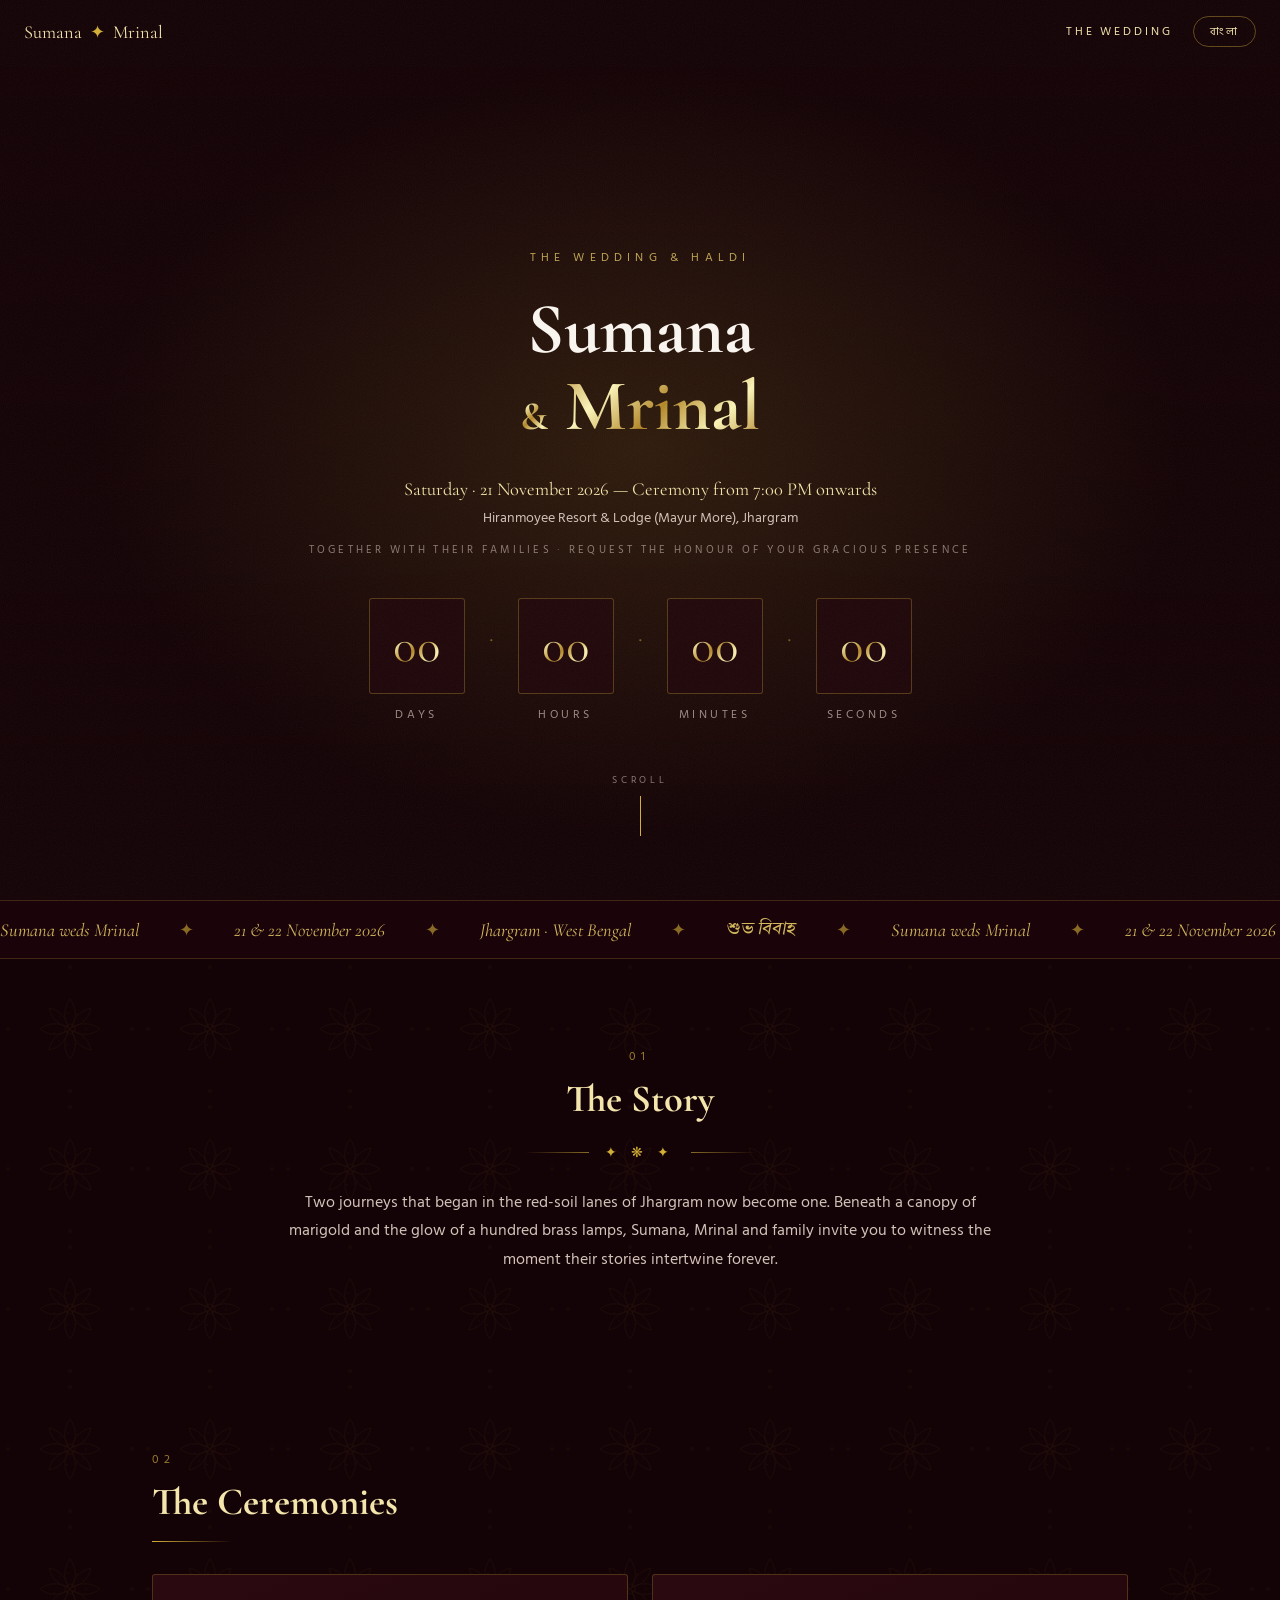
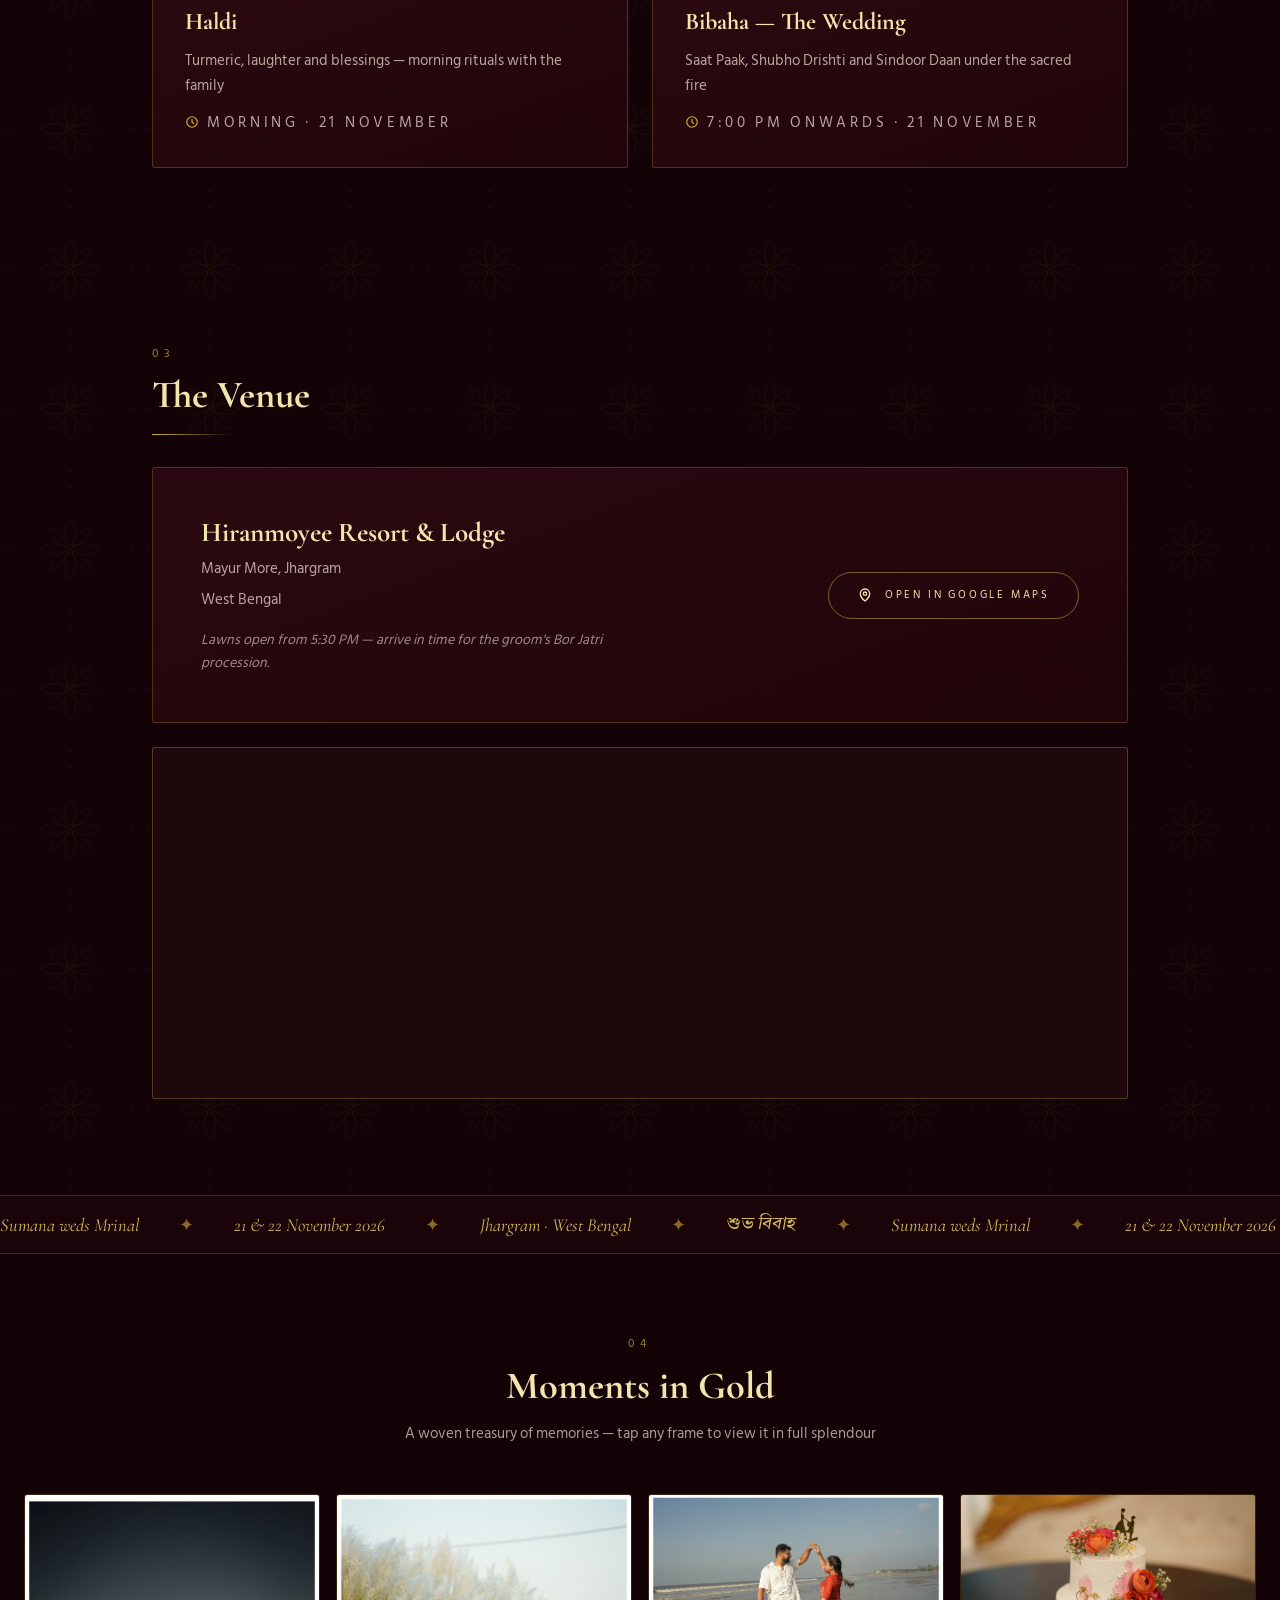
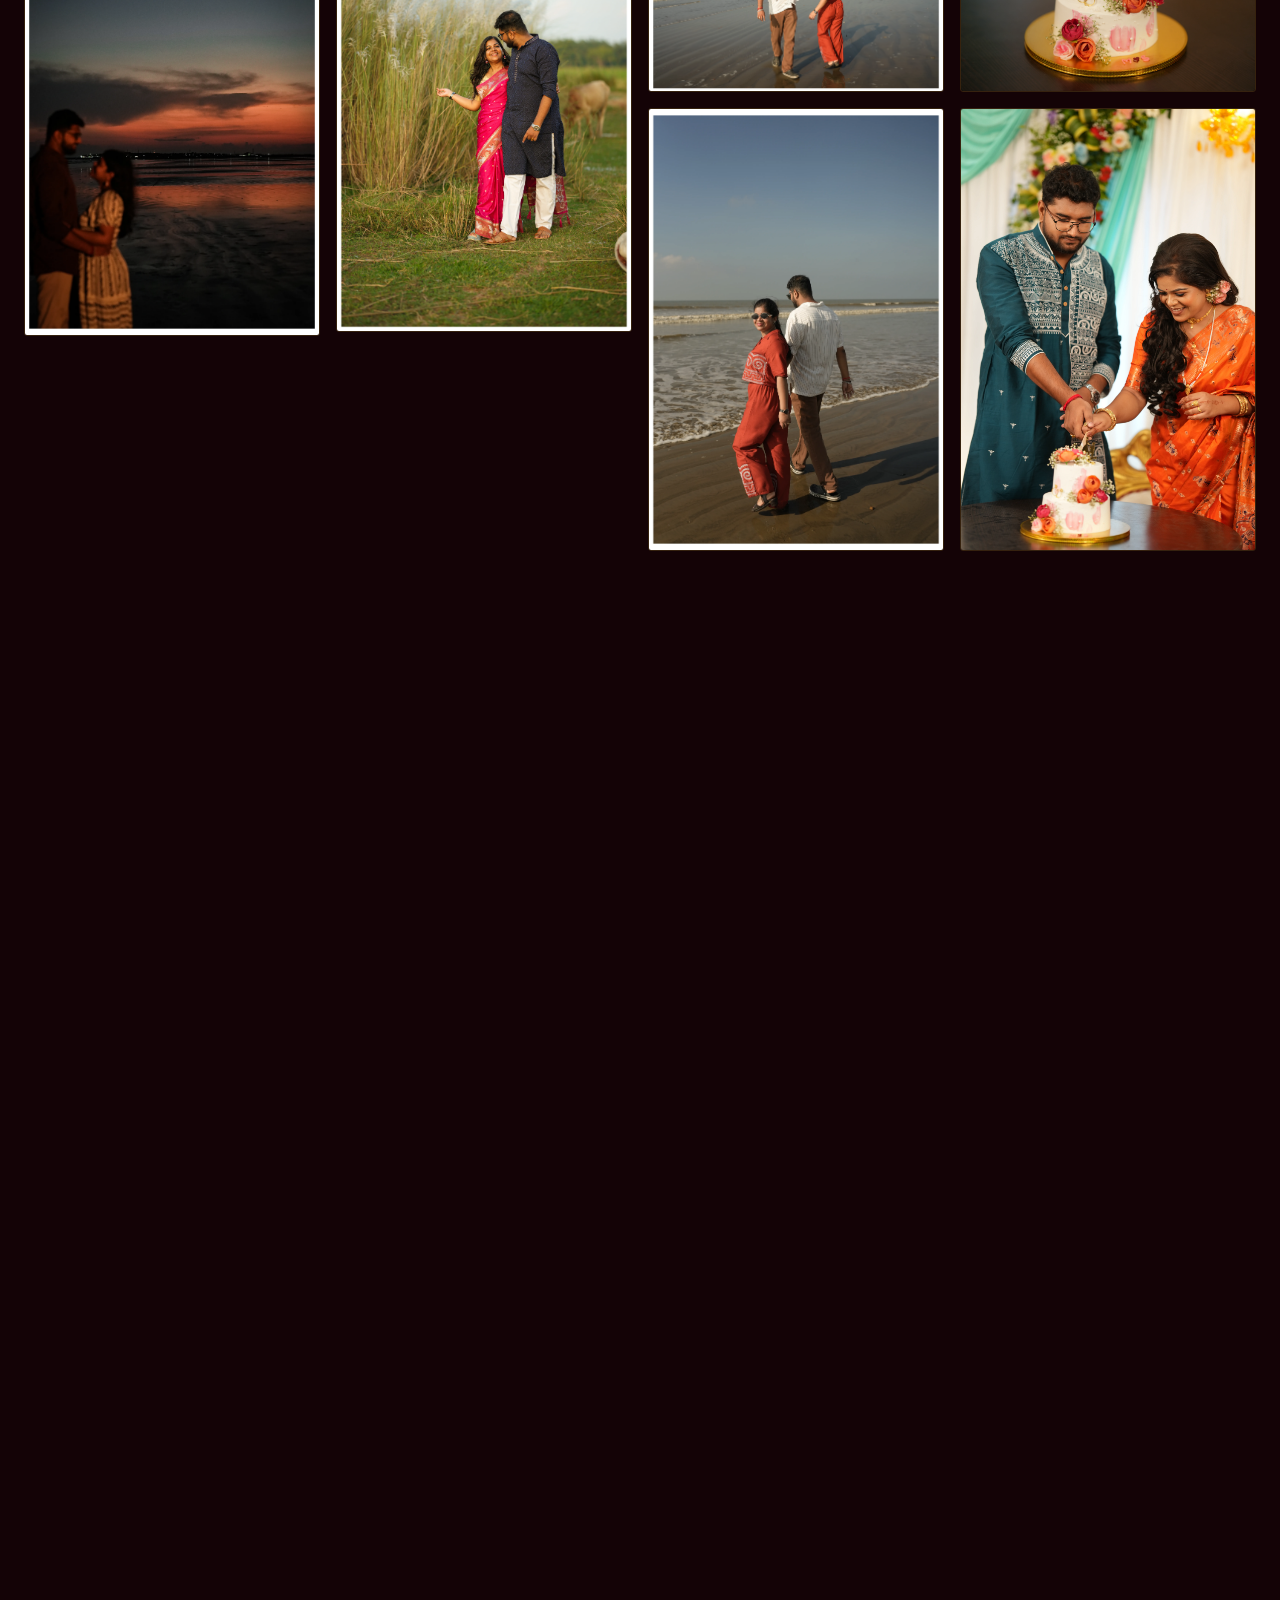
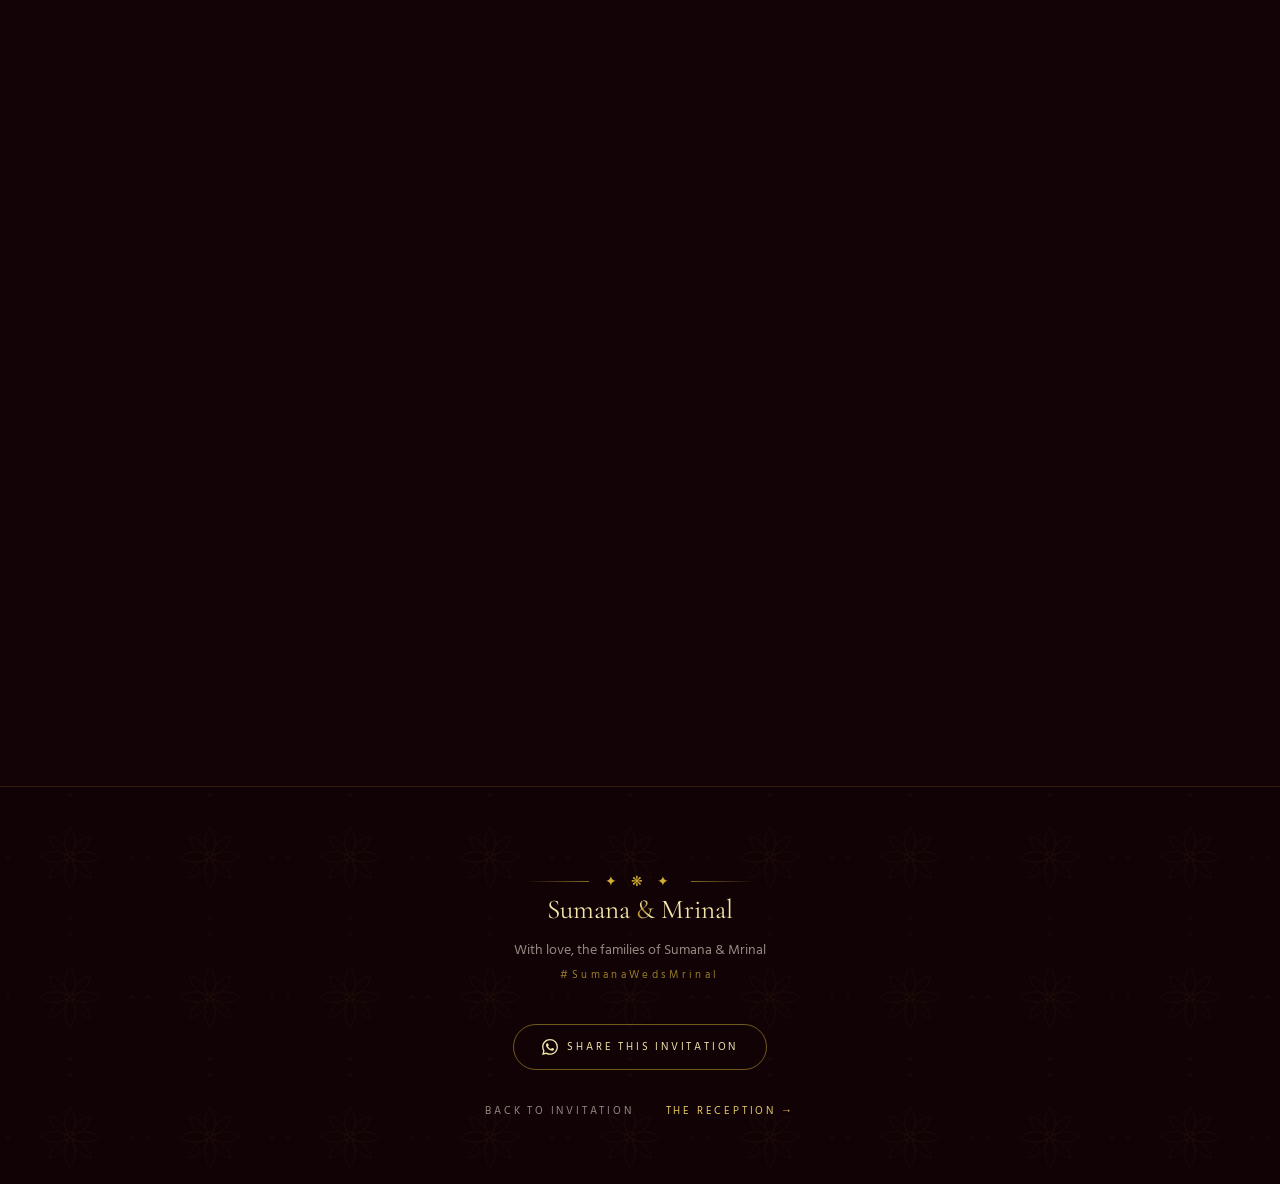
==== wedding/index.html @ 24843c5b "commit" ====
<!doctype html>
<html lang="en">
<head>
  <meta charset="utf-8" />
  <meta name="viewport" content="width=device-width, initial-scale=1" />
  <meta name="theme-color" content="#140306" />
  <meta name="description" content="The Wedding & Haldi of Sumana & Mrinal — Saturday 21 November 2026, Hiranmoyee Resort & Lodge, Jhargram" />
  <!-- Pretty WhatsApp/social preview — update og:url & og:image with your own domain & photo after deploy -->
  <meta property="og:type" content="website" />
  <meta property="og:title" content="The Wedding & Haldi — Sumana & Mrinal · 21 November 2026" />
  <meta property="og:description" content="Saturday, 21 November 2026 · 7:00 PM onwards · Hiranmoyee Resort & Lodge (Mayur More), Jhargram" />
  <meta property="og:image" content="https://charming-liskov-12.preview.emergentagent.com/assets/images/couple-05.webp" />
  <meta property="og:url" content="https://charming-liskov-12.preview.emergentagent.com/wedding/" />
  <meta name="twitter:card" content="summary_large_image" />
  <title>The Wedding &amp; Haldi — Sumana &amp; Mrinal · 21 November 2026</title>
  <link rel="preconnect" href="https://fonts.googleapis.com" />
  <link rel="preconnect" href="https://fonts.gstatic.com" crossorigin />
  <link href="https://fonts.googleapis.com/css2?family=Cormorant+Garamond:ital,wght@0,400;0,500;0,600;0,700;1,400;1,500&family=Tiro+Bangla:ital@0;1&family=Hind+Siliguri:wght@300;400;500;600&display=swap" rel="stylesheet" />
  <link rel="stylesheet" href="../css/style.css" />
</head>
<body class="grain" data-site="wedding">

  <!-- Preloader -->
  <div class="preloader" id="preloader" data-testid="preloader">
    <div class="alpana-layer"></div>
    <div class="glow-pulse">
      <svg viewBox="0 0 140 140" class="preloader-draw" fill="none" stroke="#D4AF37" stroke-width="1.1" data-testid="preloader-alpana">
        <circle cx="70" cy="70" r="6"/><circle cx="70" cy="70" r="18" stroke-dasharray="3 8"/>
        <path d="M70 38c8 10 8 24 0 34-8-10-8-24 0-34Z"/><path d="M70 102c8-10 8-24 0-34-8 10-8 24 0 34Z"/>
        <path d="M38 70c10-8 24-8 34 0-10 8-24 8-34 0Z"/><path d="M102 70c-10 8-24 8-34 0 10-8 24-8 34 0Z"/>
        <path d="M47 47c11 3 19 11 22 22-11-3-19-11-22-22Z"/><path d="M93 93c-11-3-19-11-22-22 11 3 19 11 22 22Z"/>
        <path d="M93 47c-3 11-11 19-22 22 3-11 11-19 22-22Z"/><path d="M47 93c3-11 11-19 22-22-3 11-11 19-22 22Z"/>
      </svg>
    </div>
    <p class="preloader-blessing gold-text" data-testid="preloader-blessing">শুভ বিবাহ</p>
    <p class="preloader-line" data-i18n="common.preloaderLine"></p>
    <div class="preloader-bar"><span></span></div>
    <span class="preloader-pct" data-testid="preloader-progress">0%</span>
  </div>

  <!-- Header -->
  <header class="site-header" data-testid="site-header">
    <div class="header-inner">
      <a href="../" class="brand" data-testid="nav-logo">
        <span class="script" data-i18n="common.name1"></span><span class="dot">✦</span><span class="script" data-i18n="common.name2"></span>
      </a>
      <nav class="site-nav">
       <!-- <a href="../" data-testid="nav-home" data-i18n="common.navHome"></a> -->
        <a href="./" class="active" data-testid="nav-wedding" data-i18n="common.navWedding"></a> 
       <!-- <a href="../reception/" data-testid="nav-reception" data-i18n="common.navReception"></a> -->
        <button class="lang-toggle" id="lang-toggle" data-testid="language-toggle">বাংলা</button>
      </nav>
    </div>
  </header>

  <!-- Hero -->
  <section class="hero" data-testid="hero-wedding">
    <div class="hero-media">
      <video id="hero-video" autoplay muted loop playsinline data-testid="hero-video-wedding"></video>
    </div>
    <div class="hero-overlay"></div>
    <div class="hero-content">
      <p class="eyebrow hero-eyebrow" data-testid="hero-eyebrow-wedding" data-i18n-site="label"></p>
      <h1 class="hero-names font-display" data-testid="hero-names-wedding">
        <span class="mask d1"><span class="script" data-i18n="common.name1"></span></span>
        <span class="mask d2"><span><span class="gold-text joiner" data-i18n="common.joiner"></span> <span class="script gold-text" data-i18n="common.name2"></span></span></span>
      </h1>
      <div class="hero-meta">
        <p class="hero-date" data-testid="hero-date-wedding"><span data-i18n-site="heroDate"></span> — <span data-i18n-site="heroTime"></span></p>
        <p class="hero-venue" data-testid="hero-venue-wedding" data-i18n-site="heroVenue"></p>
        <p class="hero-invite"><span data-i18n="common.together"></span> · <span data-i18n="common.request"></span></p>
      </div>
      <div class="countdown" id="countdown" data-testid="countdown">
        <div class="cd-unit" data-cd="days"><div class="cd-box"><span class="cd-value" data-testid="countdown-days">00</span></div><span class="cd-label" data-i18n="common.cdDays"></span></div>
        <span class="cd-sep">·</span>
        <div class="cd-unit" data-cd="hours"><div class="cd-box"><span class="cd-value" data-testid="countdown-hours">00</span></div><span class="cd-label" data-i18n="common.cdHours"></span></div>
        <span class="cd-sep">·</span>
        <div class="cd-unit" data-cd="minutes"><div class="cd-box"><span class="cd-value" data-testid="countdown-minutes">00</span></div><span class="cd-label" data-i18n="common.cdMinutes"></span></div>
        <span class="cd-sep">·</span>
        <div class="cd-unit" data-cd="seconds"><div class="cd-box"><span class="cd-value" data-testid="countdown-seconds">00</span></div><span class="cd-label" data-i18n="common.cdSeconds"></span></div>
      </div>
      <div class="scroll-cue">
        <span data-i18n="common.scroll"></span>
        <span class="cue-track"><span class="cue-dot" style="display:block"></span></span>
      </div>
    </div>
  </section>

  <!-- Marquee -->
  <div class="marquee" data-testid="editorial-marquee"><div class="marquee-track"></div></div>

  <!-- Chapters -->
  <div class="chapters">
    <div class="alpana-layer"></div>

    <section class="chapter center" data-testid="chapter-story-wedding">
      <div class="reveal">
        <p class="chapter-no" data-i18n-site="storyNo"></p>
        <h2 class="chapter-title script" data-i18n-site="storyTitle"></h2>
        <div class="ornament">✦ ❋ ✦</div>
        <p class="chapter-body" data-i18n-site="storyBody"></p>
      </div>
    </section>

    <section class="chapter" data-testid="chapter-ceremonies-wedding">
      <div class="reveal">
        <p class="chapter-no" data-i18n-site="cerNo"></p>
        <h2 class="chapter-title script" data-i18n-site="cerTitle"></h2>
        <div class="chapter-rule"></div>
      </div>
      <div class="ceremony-grid">
        <article class="gilded-card ceremony-card reveal" data-testid="ceremony-card-wedding-0">
          <h3 class="script" data-i18n-site="cer1Name"></h3>
          <p data-i18n-site="cer1Note"></p>
          <p class="ceremony-time">
            <svg viewBox="0 0 24 24" fill="none" stroke-width="2"><circle cx="12" cy="12" r="9"/><path d="M12 7v5l3 3"/></svg>
            <span data-i18n-site="cer1Time"></span>
          </p>
        </article>
        <article class="gilded-card ceremony-card reveal" style="--d:.12s" data-testid="ceremony-card-wedding-1">
          <h3 class="script" data-i18n-site="cer2Name"></h3>
          <p data-i18n-site="cer2Note"></p>
          <p class="ceremony-time">
            <svg viewBox="0 0 24 24" fill="none" stroke-width="2"><circle cx="12" cy="12" r="9"/><path d="M12 7v5l3 3"/></svg>
            <span data-i18n-site="cer2Time"></span>
          </p>
        </article>
      </div>
    </section>

    <section class="chapter" data-testid="chapter-venue-wedding">
      <div class="reveal">
        <p class="chapter-no" data-i18n-site="venNo"></p>
        <h2 class="chapter-title script" data-i18n-site="venTitle"></h2>
        <div class="chapter-rule"></div>
      </div>
      <div class="gilded-card venue-card reveal" style="--d:.1s">
        <div>
          <h3 class="script" data-testid="venue-name-wedding" data-i18n-site="venName"></h3>
          <address data-i18n-site="venAddr1"></address>
          <address data-i18n-site="venAddr2"></address>
          <p class="venue-note" data-i18n-site="venNote"></p>
        </div>
        <a class="map-btn" id="venue-map-btn" data-testid="venue-map-wedding" target="_blank" rel="noopener noreferrer">
          <svg viewBox="0 0 24 24" fill="none" stroke="currentColor" stroke-width="2"><path d="M12 21s-7-5.5-7-11a7 7 0 1 1 14 0c0 5.5-7 11-7 11Z"/><circle cx="12" cy="10" r="2.5"/></svg>
          <span data-i18n="common.viewMap"></span>
        </a>
      </div>
      <div class="venue-map reveal" style="--d:.15s">
        <iframe id="venue-map-frame" data-testid="venue-map-frame" loading="lazy" referrerpolicy="no-referrer-when-downgrade" title="Venue location map"></iframe>
      </div>
    </section>
  </div>

  <!-- Marquee -->
  <div class="marquee"><div class="marquee-track"></div></div>

  <!-- Gallery -->
  <section class="gallery-section" data-testid="gallery-section">
    <div class="gallery-head reveal">
      <p class="chapter-no" data-i18n="common.galleryNo"></p>
      <h2 class="chapter-title script" data-testid="gallery-title" data-i18n="common.galleryTitle"></h2>
      <p class="sub" data-i18n="common.gallerySub"></p>
    </div>
    <div class="gallery-grid" id="gallery-grid"></div>
  </section>

  <!-- Lightbox -->
  <div class="lightbox" id="lightbox" data-testid="lightbox">
    <button class="lb-btn lb-close" id="lb-close" data-testid="lightbox-close" aria-label="Close">
      <svg viewBox="0 0 24 24" fill="none" stroke="currentColor" stroke-width="2"><path d="M6 6l12 12M18 6L6 18"/></svg>
    </button>
    <button class="lb-btn lb-prev" id="lb-prev" data-testid="lightbox-prev" aria-label="Previous">
      <svg viewBox="0 0 24 24" fill="none" stroke="currentColor" stroke-width="2"><path d="M15 5l-7 7 7 7"/></svg>
    </button>
    <img id="lb-image" data-testid="lightbox-image" alt="" />
    <button class="lb-btn lb-next" id="lb-next" data-testid="lightbox-next" aria-label="Next">
      <svg viewBox="0 0 24 24" fill="none" stroke="currentColor" stroke-width="2"><path d="M9 5l7 7-7 7"/></svg>
    </button>
    <span class="lb-counter" id="lb-counter" data-testid="lightbox-counter"></span>
  </div>

  <!-- Footer -->
  <footer class="site-footer" data-testid="site-footer">
    <div class="alpana-layer"></div>
    <div class="footer-inner">
      <div class="ornament">✦ ❋ ✦</div>
      <p class="footer-names"><span class="script" data-i18n="common.name1"></span> <span class="gold-text" data-i18n="common.joiner"></span> <span class="script" data-i18n="common.name2"></span></p>
      <p class="footer-line" data-i18n="common.footerLine"></p>
      <p class="footer-hashtag" data-i18n="common.hashtag"></p>
      <div class="share-row">
        <a class="wa-btn wa-share" data-testid="wa-share-wedding" target="_blank" rel="noopener noreferrer">
          <svg viewBox="0 0 24 24"><path d="M17.472 14.382c-.297-.149-1.758-.867-2.03-.967-.273-.099-.471-.148-.67.15-.197.297-.767.966-.94 1.164-.173.199-.347.223-.644.075-.297-.15-1.255-.463-2.39-1.475-.883-.788-1.48-1.761-1.653-2.059-.173-.297-.018-.458.13-.606.134-.133.298-.347.446-.52.149-.174.198-.298.298-.497.099-.198.05-.371-.025-.52-.075-.149-.669-1.612-.916-2.207-.242-.579-.487-.5-.669-.51-.173-.008-.371-.01-.57-.01-.198 0-.52.074-.792.372-.272.297-1.04 1.016-1.04 2.479 0 1.462 1.065 2.875 1.213 3.074.149.198 2.096 3.2 5.077 4.487.709.306 1.262.489 1.694.625.712.227 1.36.195 1.871.118.571-.085 1.758-.719 2.006-1.413.248-.694.248-1.289.173-1.413-.074-.124-.272-.198-.57-.347m-5.421 7.403h-.004a9.87 9.87 0 01-5.031-1.378l-.361-.214-3.741.982.998-3.648-.235-.374a9.86 9.86 0 01-1.51-5.26c.001-5.45 4.436-9.884 9.888-9.884 2.64 0 5.122 1.03 6.988 2.898a9.825 9.825 0 012.893 6.994c-.003 5.45-4.437 9.884-9.885 9.884m8.413-18.297A11.815 11.815 0 0012.05 0C5.495 0 .16 5.335.157 11.892c0 2.096.547 4.142 1.588 5.945L.057 24l6.305-1.654a11.882 11.882 0 005.683 1.448h.005c6.554 0 11.89-5.335 11.893-11.893a11.821 11.821 0 00-3.48-8.413Z"/></svg>
          <span>Share this invitation</span>
        </a>
      </div>
      <div class="footer-links">
        <a href="../" data-testid="footer-home-link" data-i18n="common.backHome"></a>
        <a href="../reception/" class="gold" data-testid="footer-other-event-link"><span data-i18n-site="otherEvent"></span> →</a>
      </div>
    </div>
  </footer>

  <script src="../js/config.js"></script>
  <script src="../js/main.js"></script>
  <script src="../js/countdown.js"></script>
  <script src="../js/gallery.js"></script>
</body>
</html>
---- css/style.css ----
/* ============================================================
   SUMANA & MRINAL — WEDDING THEME
   Deep maroon · royal red · antique gold · alpana motifs
   ============================================================ */

:root {
  --maroon-deep: #140306;
  --maroon-rich: #22060c;
  --maroon-card: #2e0a12;
  --royal-red: #7a0016;
  --gold: #d4af37;
  --gold-light: #f3e5ab;
  --gold-text-grad: linear-gradient(135deg, #bf953f 0%, #fcf6ba 25%, #b38728 50%, #fbf5b7 75%, #aa771c 100%);
  --ivory: #faf6f0;
  --muted: #d2c2b8;
  --ease-out: cubic-bezier(0.22, 1, 0.36, 1);
}

* { margin: 0; padding: 0; box-sizing: border-box; }

html { scroll-behavior: smooth; }

body {
  background: var(--maroon-deep);
  color: var(--ivory);
  font-family: "Hind Siliguri", "Segoe UI", sans-serif;
  -webkit-font-smoothing: antialiased;
  overflow-x: hidden;
}

::selection { background: rgba(212, 175, 55, 0.85); color: #140306; }
::-webkit-scrollbar { width: 10px; }
::-webkit-scrollbar-track { background: #140306; }
::-webkit-scrollbar-thumb { background: linear-gradient(#b38728, #6b4a10); border-radius: 8px; }

a { color: inherit; text-decoration: none; }
img { display: block; max-width: 100%; }

.font-display { font-family: "Cormorant Garamond", "Tiro Bangla", serif; }
html[lang="bn"] .script,
html[lang="bn"] .font-display { font-family: "Tiro Bangla", "Cormorant Garamond", serif; }

.gold-text {
  background: var(--gold-text-grad);
  -webkit-background-clip: text;
  background-clip: text;
  color: transparent;
}

.eyebrow {
  font-size: 0.72rem;
  letter-spacing: 0.45em;
  text-transform: uppercase;
  color: rgba(230, 202, 101, 0.8);
}

/* ---------- patterns & texture ---------- */
.alpana-layer {
  position: absolute;
  inset: 0;
  pointer-events: none;
  opacity: 0.06;
  background-image: url("data:image/svg+xml,%3Csvg xmlns='http://www.w3.org/2000/svg' width='140' height='140' viewBox='0 0 140 140'%3E%3Cg fill='none' stroke='%23D4AF37' stroke-width='0.8'%3E%3Ccircle cx='70' cy='70' r='5'/%3E%3Ccircle cx='70' cy='70' r='16' stroke-dasharray='2 7'/%3E%3Cpath d='M70 40c7 9 7 21 0 30-7-9-7-21 0-30Z'/%3E%3Cpath d='M70 100c7-9 7-21 0-30-7 9-7 21 0 30Z'/%3E%3Cpath d='M40 70c9-7 21-7 30 0-9 7-21 7-30 0Z'/%3E%3Cpath d='M100 70c-9 7-21 7-30 0 9-7 21-7 30 0Z'/%3E%3Cpath d='M49 49c10 2 17 9 19 19-10-2-17-9-19-19Z'/%3E%3Cpath d='M91 91c-10-2-17-9-19-19 10 2 17 9 19 19Z'/%3E%3Cpath d='M91 49c-2 10-9 17-19 19 2-10 9-17 19-19Z'/%3E%3Cpath d='M49 91c2-10 9-17 19-19-2 10-9 17-19 19Z'/%3E%3Ccircle cx='70' cy='8' r='1.4'/%3E%3Ccircle cx='70' cy='132' r='1.4'/%3E%3Ccircle cx='8' cy='70' r='1.4'/%3E%3Ccircle cx='132' cy='70' r='1.4'/%3E%3C/g%3E%3C/svg%3E");
}

.grain::after {
  content: "";
  position: fixed;
  inset: 0;
  z-index: 70;
  pointer-events: none;
  opacity: 0.05;
  background-image: url("data:image/svg+xml,%3Csvg xmlns='http://www.w3.org/2000/svg' width='200' height='200'%3E%3Cfilter id='n'%3E%3CfeTurbulence type='fractalNoise' baseFrequency='0.9' numOctaves='2'/%3E%3C/filter%3E%3Crect width='200' height='200' filter='url(%23n)'/%3E%3C/svg%3E");
}

/* ---------- preloader ---------- */
.preloader {
  position: fixed;
  inset: 0;
  z-index: 100;
  display: flex;
  flex-direction: column;
  align-items: center;
  justify-content: center;
  background: var(--maroon-deep);
  transition: transform 0.9s cubic-bezier(0.76, 0, 0.24, 1);
}
body.loaded .preloader { transform: translateY(-100%); }
.preloader svg { width: 9rem; height: 9rem; }
.preloader-draw circle, .preloader-draw path {
  stroke-dasharray: 320;
  stroke-dashoffset: 320;
  animation: draw-stroke 2.2s ease-in-out forwards;
}
.preloader-draw path { animation-delay: 0.35s; }
@keyframes draw-stroke { to { stroke-dashoffset: 0; } }
@keyframes glow-pulse { 0%, 100% { opacity: 0.55; } 50% { opacity: 1; } }
.glow-pulse { animation: glow-pulse 2.4s ease-in-out infinite; }
.preloader-blessing {
  font-family: "Tiro Bangla", serif;
  margin-top: 1.5rem;
  font-size: 1.75rem;
  letter-spacing: 0.05em;
}
.preloader-line {
  margin-top: 0.5rem;
  font-size: 0.7rem;
  letter-spacing: 0.35em;
  text-transform: uppercase;
  color: rgba(210, 194, 184, 0.7);
}
.preloader-bar {
  margin-top: 2rem;
  width: 12rem;
  height: 1px;
  background: rgba(212, 175, 55, 0.15);
  overflow: hidden;
}
.preloader-bar span { display: block; height: 100%; width: 0; background: var(--gold-text-grad); transition: width 0.2s ease; }
.preloader-pct { margin-top: 0.75rem; font-family: "Cormorant Garamond", serif; font-size: 0.9rem; color: rgba(212, 175, 55, 0.8); }

/* ---------- header ---------- */
.site-header {
  position: fixed;
  inset: 0 0 auto 0;
  z-index: 50;
  transition: background 0.5s ease, border-color 0.5s ease, backdrop-filter 0.5s ease;
  border-bottom: 1px solid transparent;
}
.site-header.scrolled {
  background: rgba(20, 3, 6, 0.85);
  backdrop-filter: blur(12px);
  border-bottom-color: rgba(212, 175, 55, 0.15);
}
.header-inner {
  max-width: 80rem;
  margin: 0 auto;
  padding: 1rem 1.5rem;
  display: flex;
  align-items: center;
  justify-content: space-between;
  gap: 1rem;
}
.brand { font-family: "Cormorant Garamond", serif; font-size: 1.15rem; color: var(--gold-light); }
.brand .dot { color: var(--gold); margin: 0 0.5rem; }
.site-nav { display: flex; align-items: center; gap: 1.25rem; }
.site-nav a {
  font-size: 0.72rem;
  letter-spacing: 0.25em;
  text-transform: uppercase;
  color: rgba(210, 194, 184, 0.7);
  transition: color 0.3s ease;
}
.site-nav a:hover { color: var(--gold); }
.site-nav a.active { color: var(--gold-light); }
.lang-toggle {
  font-family: inherit;
  cursor: pointer;
  background: transparent;
  color: var(--gold-light);
  border: 1px solid rgba(212, 175, 55, 0.4);
  border-radius: 999px;
  padding: 0.35rem 1rem;
  font-size: 0.7rem;
  letter-spacing: 0.2em;
  transition: background 0.3s ease, color 0.3s ease;
}
.lang-toggle:hover { background: var(--gold); color: var(--maroon-deep); }
@media (max-width: 640px) {
  .site-nav { gap: 0.85rem; }
  .site-nav a { font-size: 0.62rem; letter-spacing: 0.15em; }
}

/* ---------- hero ---------- */
.hero {
  position: relative;
  min-height: 100vh;
  display: flex;
  flex-direction: column;
  justify-content: flex-end;
  overflow: hidden;
}
.hero-media { position: absolute; inset: -10% 0; will-change: transform; }
.hero-media video, .hero-media img { width: 100%; height: 100%; object-fit: cover; }
.hero-overlay {
  position: absolute;
  inset: 0;
  background:
    radial-gradient(ellipse at center, rgba(212, 175, 55, 0.14), transparent 60%),
    linear-gradient(to top, #140306 4%, rgba(20, 3, 6, 0.55) 45%, rgba(20, 3, 6, 0.3) 100%);
}
.hero-content {
  position: relative;
  z-index: 2;
  max-width: 64rem;
  margin: 0 auto;
  width: 100%;
  padding: 9rem 1.5rem 4rem;
  text-align: center;
  will-change: opacity;
}
.hero-names {
  margin-top: 1.5rem;
  font-size: clamp(2.4rem, 7vw, 4.5rem);
  line-height: 1.08;
  color: var(--ivory);
}
.hero-names .joiner { font-size: 0.55em; }
.mask { display: block; overflow: hidden; }
.mask > span {
  display: block;
  transform: translateY(112%);
  transition: transform 1.1s var(--ease-out);
}
body.loaded .mask > span { transform: translateY(0); }
body.loaded .mask.d1 > span { transition-delay: 0.15s; }
body.loaded .mask.d2 > span { transition-delay: 0.35s; }
.hero-eyebrow, .hero-meta, .hero-invite { opacity: 0; transition: opacity 1s ease, transform 1s var(--ease-out); transform: translateY(18px); }
body.loaded .hero-eyebrow { opacity: 1; transform: none; transition-delay: 0.1s; }
body.loaded .hero-meta { opacity: 1; transform: none; transition-delay: 0.7s; }
body.loaded .hero-invite { opacity: 1; transform: none; transition-delay: 0.9s; }
.hero-meta { margin-top: 2rem; }
.hero-date { font-family: "Cormorant Garamond", serif; font-size: 1.15rem; color: var(--gold-light); }
html[lang="bn"] .hero-date { font-family: "Hind Siliguri", sans-serif; font-size: 1.05rem; }
.hero-venue { margin-top: 0.35rem; font-size: 0.9rem; color: var(--muted); }
.hero-invite { margin-top: 0.75rem; font-size: 0.68rem; letter-spacing: 0.3em; text-transform: uppercase; color: rgba(210, 194, 184, 0.6); }

/* ---------- countdown ---------- */
.countdown { margin-top: 2.5rem; display: flex; justify-content: center; align-items: flex-start; gap: 0.85rem; opacity: 0; transition: opacity 1s ease 1.1s; }
body.loaded .countdown { opacity: 1; }
.cd-sep { font-family: "Cormorant Garamond", serif; font-size: 1.5rem; color: rgba(212, 175, 55, 0.5); padding-top: 1rem; }
.cd-unit { display: flex; flex-direction: column; align-items: center; }
.cd-box {
  width: 4rem; height: 4rem;
  display: flex; align-items: center; justify-content: center;
  border: 1px solid rgba(212, 175, 55, 0.3);
  border-radius: 3px;
  background: rgba(34, 6, 12, 0.7);
  backdrop-filter: blur(4px);
  overflow: hidden;
}
.cd-value {
  font-family: "Cormorant Garamond", serif;
  font-size: 1.9rem;
  background: var(--gold-text-grad);
  -webkit-background-clip: text;
  background-clip: text;
  color: transparent;
  font-variant-numeric: tabular-nums;
}
.cd-value.tick { animation: cd-slide 0.4s var(--ease-out); }
@keyframes cd-slide { from { transform: translateY(28%); opacity: 0.25; } to { transform: translateY(0); opacity: 1; } }
.cd-label { margin-top: 0.7rem; font-size: 0.6rem; letter-spacing: 0.3em; text-transform: uppercase; color: rgba(210, 194, 184, 0.7); }
@media (min-width: 640px) {
  .cd-box { width: 6rem; height: 6rem; }
  .cd-value { font-size: 3rem; }
  .cd-label { font-size: 0.72rem; }
  .countdown { gap: 1.5rem; }
  .cd-sep { padding-top: 1.6rem; }
}

/* scroll cue */
.scroll-cue { margin-top: 3rem; display: flex; flex-direction: column; align-items: center; gap: 0.5rem; opacity: 0; transition: opacity 1s ease 1.5s; }
body.loaded .scroll-cue { opacity: 1; }
.scroll-cue span:first-child { font-size: 0.6rem; letter-spacing: 0.4em; text-transform: uppercase; color: rgba(210, 194, 184, 0.6); }
.cue-track { width: 1px; height: 2.5rem; background: rgba(212, 175, 55, 0.2); overflow: hidden; }
.cue-dot { width: 100%; height: 100%; background: var(--gold); animation: cue-drop 1.8s cubic-bezier(0.65, 0, 0.35, 1) infinite; }
@keyframes cue-drop { 0% { transform: translateY(-100%); } 60%, 100% { transform: translateY(100%); } }

/* ---------- marquee ---------- */
.marquee {
  overflow: hidden;
  border-top: 1px solid rgba(212, 175, 55, 0.2);
  border-bottom: 1px solid rgba(212, 175, 55, 0.2);
  background: #1a040a;
  padding: 1rem 0;
}
.marquee-track { display: flex; width: max-content; animation: marquee-x 42s linear infinite; }
.marquee:hover .marquee-track { animation-play-state: paused; }
.marquee-item {
  display: flex;
  align-items: center;
  gap: 2.5rem;
  padding-right: 2.5rem;
  white-space: nowrap;
  font-family: "Cormorant Garamond", "Tiro Bangla", serif;
  font-style: italic;
  font-size: 1.15rem;
  color: rgba(230, 202, 101, 0.9);
}
.marquee-item .star { color: rgba(212, 175, 55, 0.6); font-style: normal; }
@keyframes marquee-x { to { transform: translateX(-50%); } }

/* ---------- chapters ---------- */
.chapters { position: relative; }
.chapter { position: relative; max-width: 64rem; margin: 0 auto; padding: 5.5rem 1.5rem; }
.chapter.center { max-width: 48rem; text-align: center; }
.chapter-no { font-size: 0.72rem; letter-spacing: 0.45em; color: rgba(212, 175, 55, 0.7); text-transform: uppercase; }
.chapter-title { font-family: "Cormorant Garamond", serif; margin-top: 0.6rem; font-size: clamp(1.7rem, 4vw, 2.4rem); color: var(--gold-light); }
.chapter-rule { margin-top: 1rem; width: 5rem; height: 1px; background: linear-gradient(to right, var(--gold), transparent); }
.chapter.center .chapter-rule { margin-left: auto; margin-right: auto; background: linear-gradient(to right, transparent, var(--gold), transparent); width: 8rem; }
.chapter-body { margin-top: 1.5rem; font-size: 1rem; line-height: 1.8; color: var(--muted); }

.ornament { display: flex; align-items: center; justify-content: center; gap: 1rem; margin-top: 1.25rem; color: var(--gold); font-size: 0.85rem; letter-spacing: 0.4em; }
.ornament::before, .ornament::after { content: ""; width: 4rem; height: 1px; }
.ornament::before { background: linear-gradient(to right, transparent, rgba(212, 175, 55, 0.6)); }
.ornament::after { background: linear-gradient(to left, transparent, rgba(212, 175, 55, 0.6)); }

.gilded-card {
  background: linear-gradient(160deg, rgba(46, 10, 18, 0.9), rgba(34, 6, 12, 0.85));
  border: 1px solid rgba(212, 175, 55, 0.25);
  backdrop-filter: blur(14px);
  border-radius: 3px;
}
.ceremony-grid { display: grid; gap: 1.5rem; margin-top: 2rem; }
@media (min-width: 768px) { .ceremony-grid { grid-template-columns: 1fr 1fr; } }
.ceremony-card { padding: 2rem; transition: transform 0.5s var(--ease-out); height: 100%; }
.ceremony-card:hover { transform: translateY(-6px); }
.ceremony-card h3 { font-family: "Cormorant Garamond", "Tiro Bangla", serif; font-size: 1.5rem; color: var(--gold-light); }
.ceremony-card p { margin-top: 0.75rem; font-size: 0.92rem; line-height: 1.7; color: rgba(210, 194, 184, 0.85); }
.ceremony-time { margin-top: 1.25rem; display: flex; align-items: center; gap: 0.5rem; font-size: 0.68rem; letter-spacing: 0.25em; text-transform: uppercase; color: rgba(230, 202, 101, 0.8); }
.ceremony-time svg { width: 14px; height: 14px; stroke: var(--gold); }

.venue-card { margin-top: 2rem; padding: 2rem; display: flex; flex-direction: column; gap: 2rem; }
@media (min-width: 768px) { .venue-card { flex-direction: row; align-items: center; justify-content: space-between; padding: 3rem; } }
.venue-card h3 { font-family: "Cormorant Garamond", "Tiro Bangla", serif; font-size: 1.7rem; color: var(--gold-light); }
.venue-card address { font-style: normal; margin-top: 0.4rem; font-size: 0.95rem; color: rgba(210, 194, 184, 0.85); }
.venue-note { margin-top: 1rem; max-width: 28rem; font-size: 0.88rem; font-style: italic; color: rgba(210, 194, 184, 0.7); }
.map-btn {
  display: inline-flex;
  align-items: center;
  gap: 0.75rem;
  border: 1px solid rgba(212, 175, 55, 0.5);
  border-radius: 999px;
  padding: 0.85rem 1.75rem;
  font-size: 0.7rem;
  letter-spacing: 0.25em;
  text-transform: uppercase;
  color: var(--gold-light);
  white-space: nowrap;
  transition: background 0.3s ease, color 0.3s ease;
}
.map-btn:hover { background: var(--gold); color: var(--maroon-deep); }
.map-btn svg { width: 16px; height: 16px; }

/* ---------- gallery ---------- */
.gallery-section { max-width: 80rem; margin: 0 auto; padding: 5rem 1.5rem 6rem; }
.gallery-head { text-align: center; margin-bottom: 3rem; }
.gallery-head p.sub { margin: 0.75rem auto 0; max-width: 36rem; font-size: 0.95rem; color: rgba(210, 194, 184, 0.8); }
.gallery-grid { columns: 2; column-gap: 1rem; }
@media (min-width: 640px) { .gallery-grid { columns: 3; } }
@media (min-width: 1024px) { .gallery-grid { columns: 4; } }
.gallery-item {
  break-inside: avoid;
  margin-bottom: 1rem;
  overflow: hidden;
  border: 1px solid rgba(212, 175, 55, 0.18);
  border-radius: 3px;
  cursor: zoom-in;
  transition: border-color 0.5s ease, box-shadow 0.5s ease;
}
.gallery-item:hover { border-color: rgba(212, 175, 55, 0.65); box-shadow: 0 18px 50px -18px rgba(212, 175, 55, 0.35); }
.gallery-item img { width: 100%; object-fit: cover; transition: transform 1.1s var(--ease-out); }
.gallery-item:hover img { transform: scale(1.07); }

/* ---------- lightbox ---------- */
.lightbox {
  position: fixed;
  inset: 0;
  z-index: 90;
  display: flex;
  align-items: center;
  justify-content: center;
  background: rgba(13, 2, 4, 0.95);
  backdrop-filter: blur(10px);
  opacity: 0;
  pointer-events: none;
  transition: opacity 0.4s ease;
}
.lightbox.open { opacity: 1; pointer-events: auto; }
.lightbox img {
  max-height: 82vh;
  max-width: 88vw;
  object-fit: contain;
  border: 1px solid rgba(212, 175, 55, 0.3);
  border-radius: 3px;
  box-shadow: 0 25px 80px rgba(0, 0, 0, 0.6);
  transition: transform 0.45s var(--ease-out), opacity 0.45s ease;
  transform: scale(0.94);
}
.lightbox.open img { transform: scale(1); }
.lb-btn {
  position: absolute;
  display: flex; align-items: center; justify-content: center;
  width: 2.75rem; height: 2.75rem;
  border-radius: 999px;
  border: 1px solid rgba(212, 175, 55, 0.4);
  background: transparent;
  color: var(--gold-light);
  cursor: pointer;
  transition: background 0.3s ease, color 0.3s ease;
}
.lb-btn:hover { background: var(--gold); color: var(--maroon-deep); }
.lb-btn svg { width: 20px; height: 20px; }
.lb-close { top: 1.25rem; right: 1.25rem; }
.lb-prev { left: 0.75rem; top: 50%; transform: translateY(-50%); }
.lb-next { right: 0.75rem; top: 50%; transform: translateY(-50%); }
@media (min-width: 640px) { .lb-prev { left: 2rem; } .lb-next { right: 2rem; } }
.lb-counter { position: absolute; bottom: 1.5rem; left: 50%; transform: translateX(-50%); font-size: 0.72rem; letter-spacing: 0.3em; color: rgba(210, 194, 184, 0.7); }

/* ---------- footer ---------- */
.site-footer { position: relative; border-top: 1px solid rgba(212, 175, 55, 0.15); background: #100205; overflow: hidden; }
.footer-inner { position: relative; max-width: 64rem; margin: 0 auto; padding: 4rem 1.5rem; text-align: center; }
.footer-names { font-family: "Cormorant Garamond", "Tiro Bangla", serif; font-size: 1.7rem; color: var(--gold-light); }
.footer-line { margin-top: 0.75rem; font-size: 0.88rem; color: rgba(210, 194, 184, 0.7); }
.footer-hashtag { margin-top: 0.35rem; font-size: 0.7rem; letter-spacing: 0.3em; color: rgba(212, 175, 55, 0.7); }
.footer-links { margin-top: 2rem; display: flex; justify-content: center; gap: 2rem; }
.footer-links a { font-size: 0.7rem; letter-spacing: 0.25em; text-transform: uppercase; color: rgba(210, 194, 184, 0.7); transition: color 0.3s ease; }
.footer-links a:hover { color: var(--gold); }
.footer-links a.gold { color: rgba(230, 202, 101, 1); }

/* ---------- gateway ---------- */
.gateway-main { position: relative; min-height: 100vh; }
.gateway-inner { position: relative; max-width: 72rem; margin: 0 auto; padding: 8.5rem 1.5rem 5rem; text-align: center; }
.gateway-names { margin-top: 1.5rem; font-size: clamp(2.4rem, 7vw, 4rem); color: var(--ivory); }
.gateway-sub { margin: 1rem auto 0; max-width: 30rem; font-size: 0.95rem; color: rgba(210, 194, 184, 0.8); opacity: 0; transition: opacity 1s ease 0.8s; }
body.loaded .gateway-sub { opacity: 1; }
.gateway-choose { margin-top: 0.5rem; font-size: 0.7rem; letter-spacing: 0.35em; text-transform: uppercase; color: rgba(212, 175, 55, 0.7); opacity: 0; transition: opacity 1s ease 1s; }
body.loaded .gateway-choose { opacity: 1; }
.gateway-eyebrow { opacity: 0; transition: opacity 1s ease 0.2s; }
body.loaded .gateway-eyebrow { opacity: 1; }
.doors { margin-top: 3rem; display: grid; gap: 2rem; }
@media (min-width: 768px) { .doors { grid-template-columns: 1fr 1fr; gap: 2.5rem; } }
.door {
  position: relative;
  overflow: hidden;
  border: 1px solid rgba(212, 175, 55, 0.18);
  border-radius: 3px;
  opacity: 0;
  transform: translateY(60px);
  transition: opacity 1s var(--ease-out), transform 1s var(--ease-out), border-color 0.5s ease, box-shadow 0.5s ease;
}
body.loaded .door { opacity: 1; transform: none; }
body.loaded .door.d1 { transition-delay: 0.6s; }
body.loaded .door.d2 { transition-delay: 0.75s; }
.door:hover { border-color: rgba(212, 175, 55, 0.65); box-shadow: 0 18px 50px -18px rgba(212, 175, 55, 0.35); }
.door img { width: 100%; aspect-ratio: 4 / 5; object-fit: cover; transition: transform 1.4s var(--ease-out); }
.door:hover img { transform: scale(1.08); }
.door-veil { position: absolute; inset: 0; background: linear-gradient(to top, #140306 8%, rgba(20, 3, 6, 0.45) 55%, rgba(20, 3, 6, 0.1)); transition: opacity 0.7s ease; }
.door:hover .door-veil { opacity: 0.85; }
.door-body { position: absolute; inset: auto 0 0 0; padding: 1.75rem; text-align: left; }
.door-meta { font-size: 0.62rem; letter-spacing: 0.35em; text-transform: uppercase; color: rgba(230, 202, 101, 0.85); }
.door-title { margin-top: 0.5rem; font-family: "Cormorant Garamond", "Tiro Bangla", serif; font-size: 1.6rem; color: var(--ivory); }
.door-venue { margin-top: 0.25rem; font-size: 0.85rem; color: rgba(210, 194, 184, 0.85); }
.door-cta { display: inline-block; margin-top: 1.25rem; padding-bottom: 0.25rem; border-bottom: 1px solid rgba(212, 175, 55, 0.6); font-size: 0.68rem; letter-spacing: 0.3em; text-transform: uppercase; color: var(--gold-light); transition: color 0.3s ease; }
.door:hover .door-cta { color: var(--gold); }

/* ---------- scroll reveal ---------- */
.reveal { opacity: 0; transform: translateY(48px); transition: opacity 0.9s var(--ease-out), transform 0.9s var(--ease-out); transition-delay: var(--d, 0s); }
.reveal.in-view { opacity: 1; transform: none; }

/* ---------- share button & embedded map ---------- */
.share-row {
  display: flex;
  justify-content: center;
  margin-top: 2.5rem;
  opacity: 0;
  transition: opacity 1s ease 1.2s;
}
body.loaded .share-row { opacity: 1; }
.wa-btn {
  display: inline-flex;
  align-items: center;
  gap: 0.6rem;
  border: 1px solid rgba(212, 175, 55, 0.5);
  border-radius: 999px;
  padding: 0.8rem 1.75rem;
  font-size: 0.7rem;
  letter-spacing: 0.25em;
  text-transform: uppercase;
  color: var(--gold-light);
  transition: background 0.3s ease, color 0.3s ease, border-color 0.3s ease;
}
.wa-btn:hover { background: #1f9e54; border-color: #1f9e54; color: #fff; }
.wa-btn svg { width: 16px; height: 16px; fill: currentColor; }

.venue-map { margin-top: 1.5rem; }
.venue-map iframe {
  width: 100%;
  height: 22rem;
  border: 1px solid rgba(212, 175, 55, 0.3);
  border-radius: 3px;
  background: var(--maroon-rich);
  filter: saturate(0.85) sepia(0.08);
}

@media (prefers-reduced-motion: reduce) {
  *, *::before, *::after { animation-duration: 0.01ms !important; transition-duration: 0.01ms !important; }
}
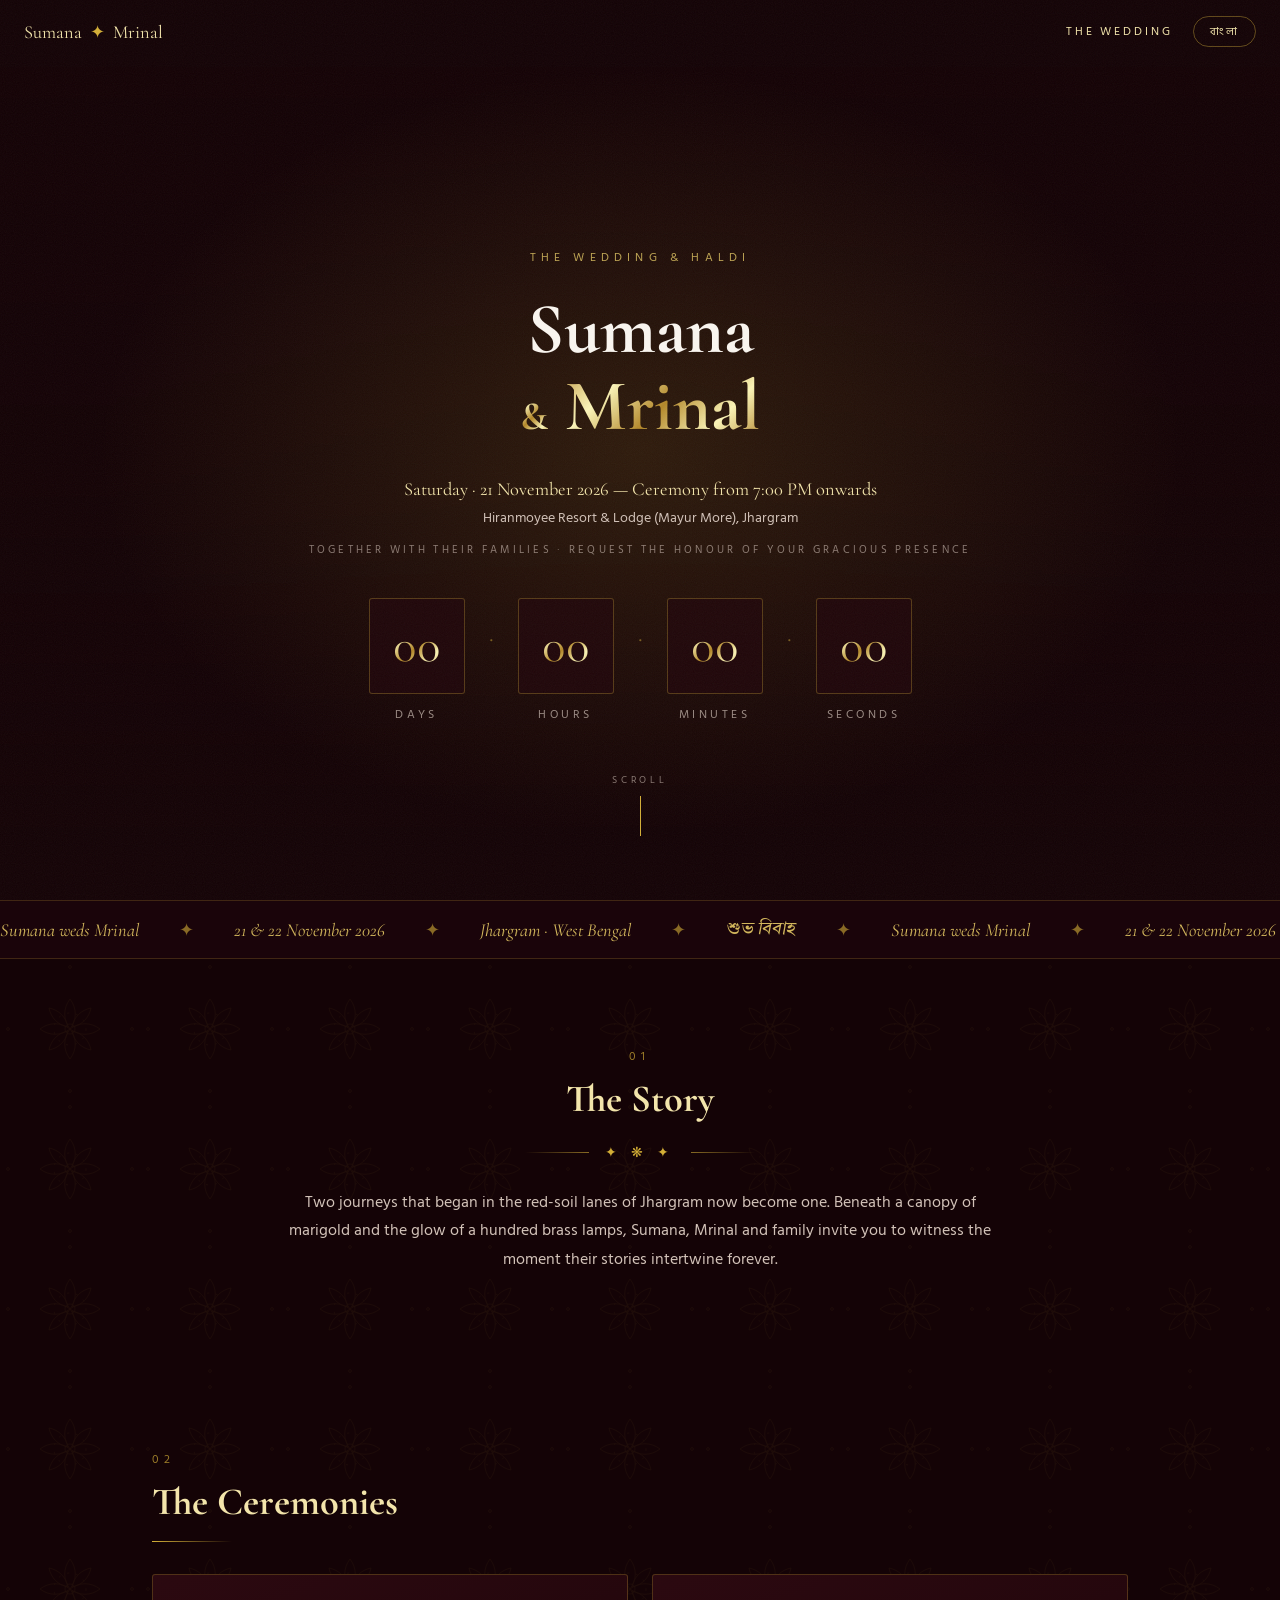
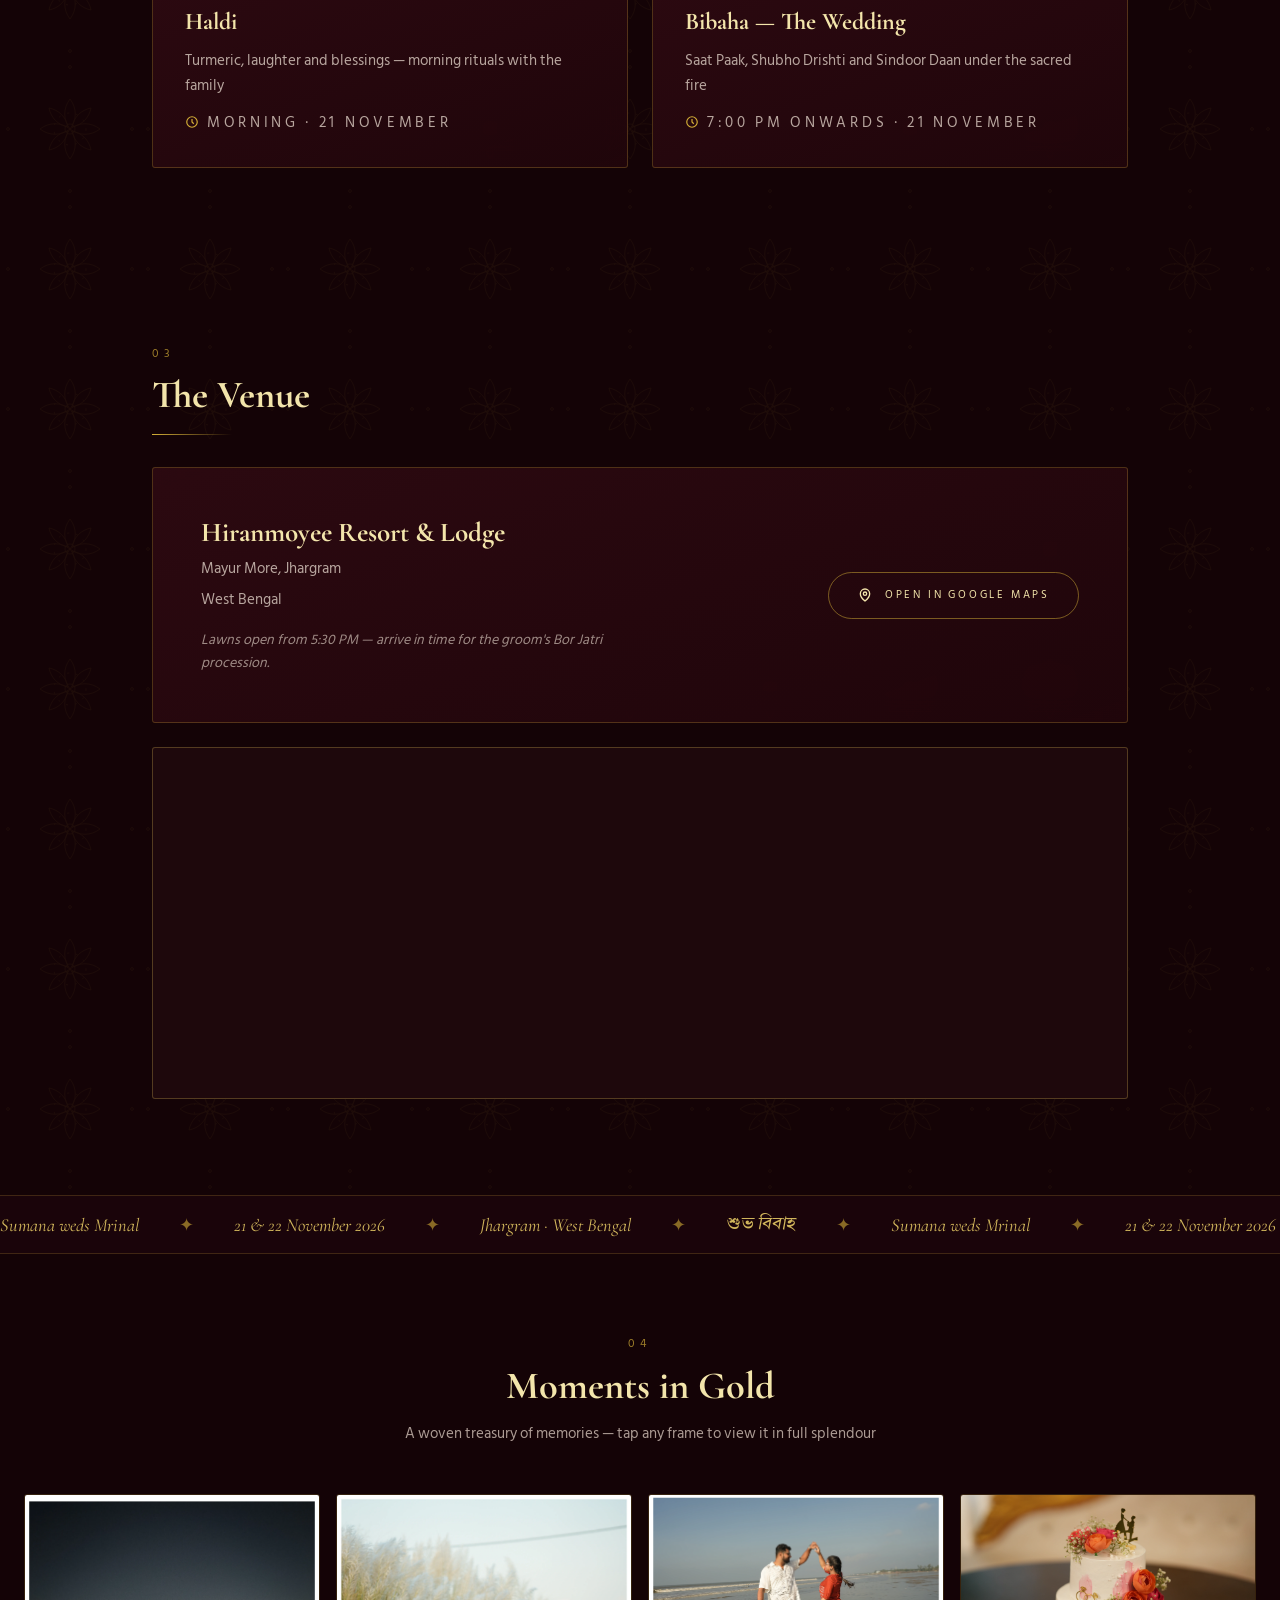
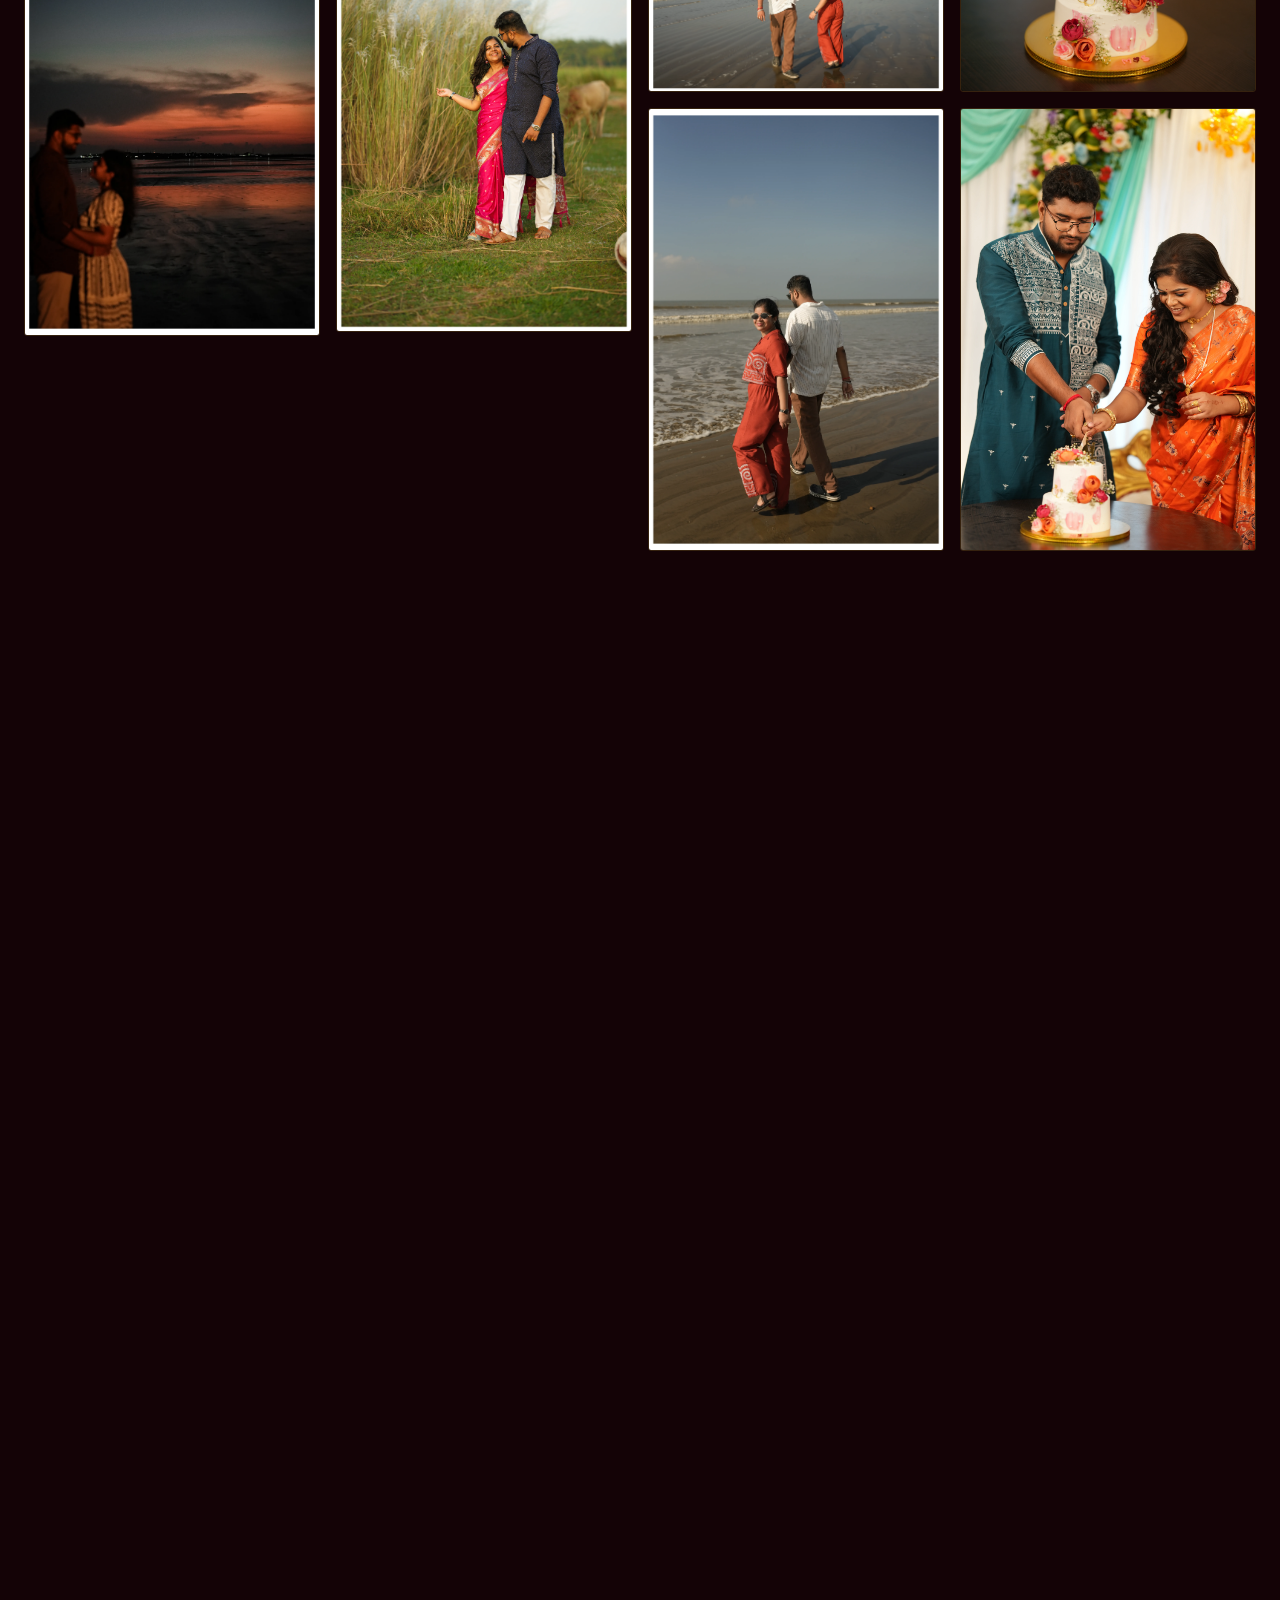
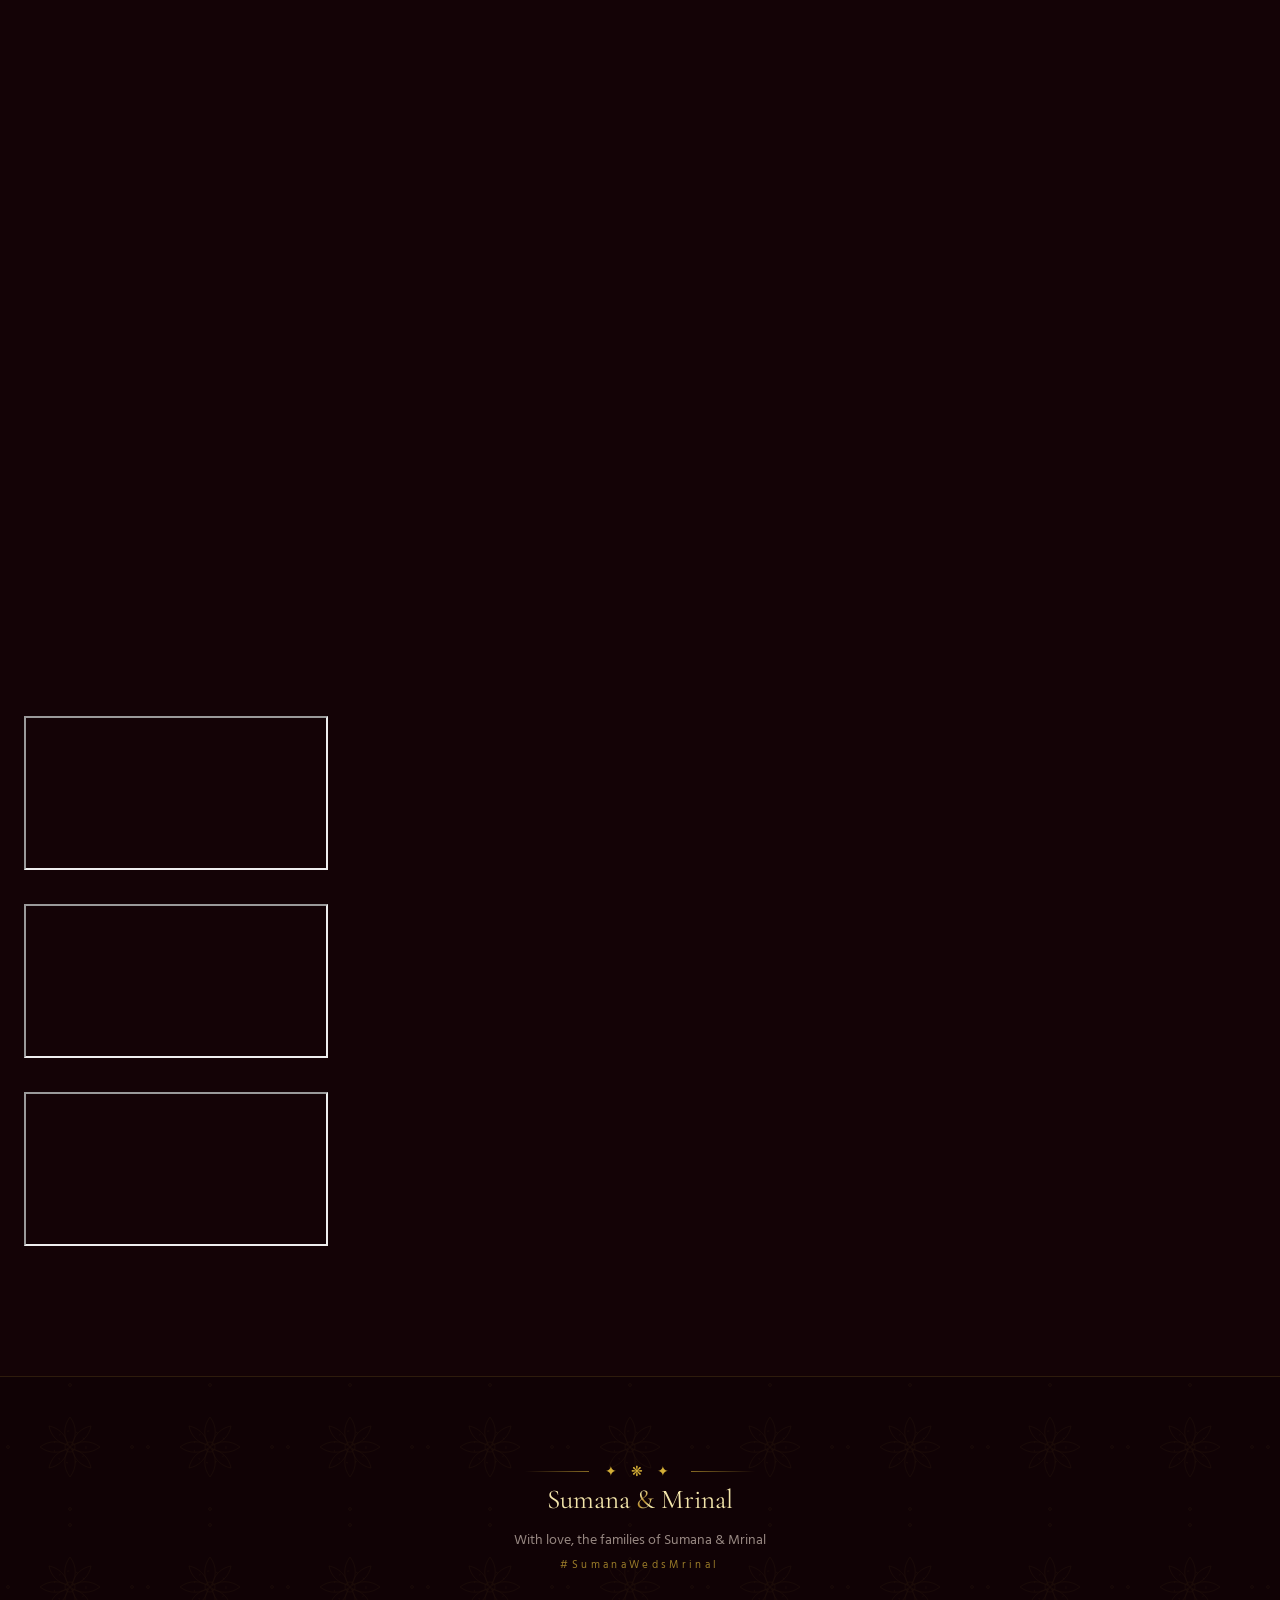
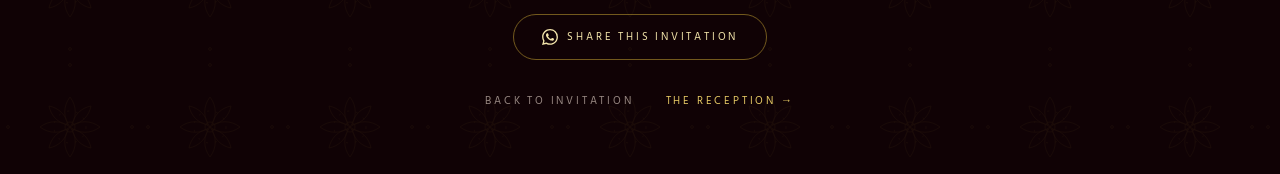
==== commit 23485537: "Update index.html" ====
--- a/wedding/index.html
+++ b/wedding/index.html
@@ -163,6 +163,28 @@
       <p class="sub" data-i18n="common.gallerySub"></p>
     </div>
     <div class="gallery-grid" id="gallery-grid"></div>
+
+<br>
+
+<div class="video-container">
+  <iframe src="https://drive.google.com/file/d/1fiacImkxYAECoh6x5Z3HbD-Cb-uPMgAK/view?usp=drive_link"
+          allow="autoplay" allowfullscreen></iframe>
+</div>
+    
+<br>
+<div class="video-container">
+  <iframe src="https://drive.google.com/file/d/1fiacImkxYAECoh6x5Z3HbD-Cb-uPMgAK/view?usp=drive_link"
+          allow="autoplay" allowfullscreen></iframe>
+</div>
+    
+<br>
+<div class="video-container">
+  <iframe src="https://drive.google.com/file/d/1fiacImkxYAECoh6x5Z3HbD-Cb-uPMgAK/view?usp=drive_link"
+          allow="autoplay" allowfullscreen></iframe>
+</div>
+    
+<br>
+    
   </section>
 
   <!-- Lightbox -->
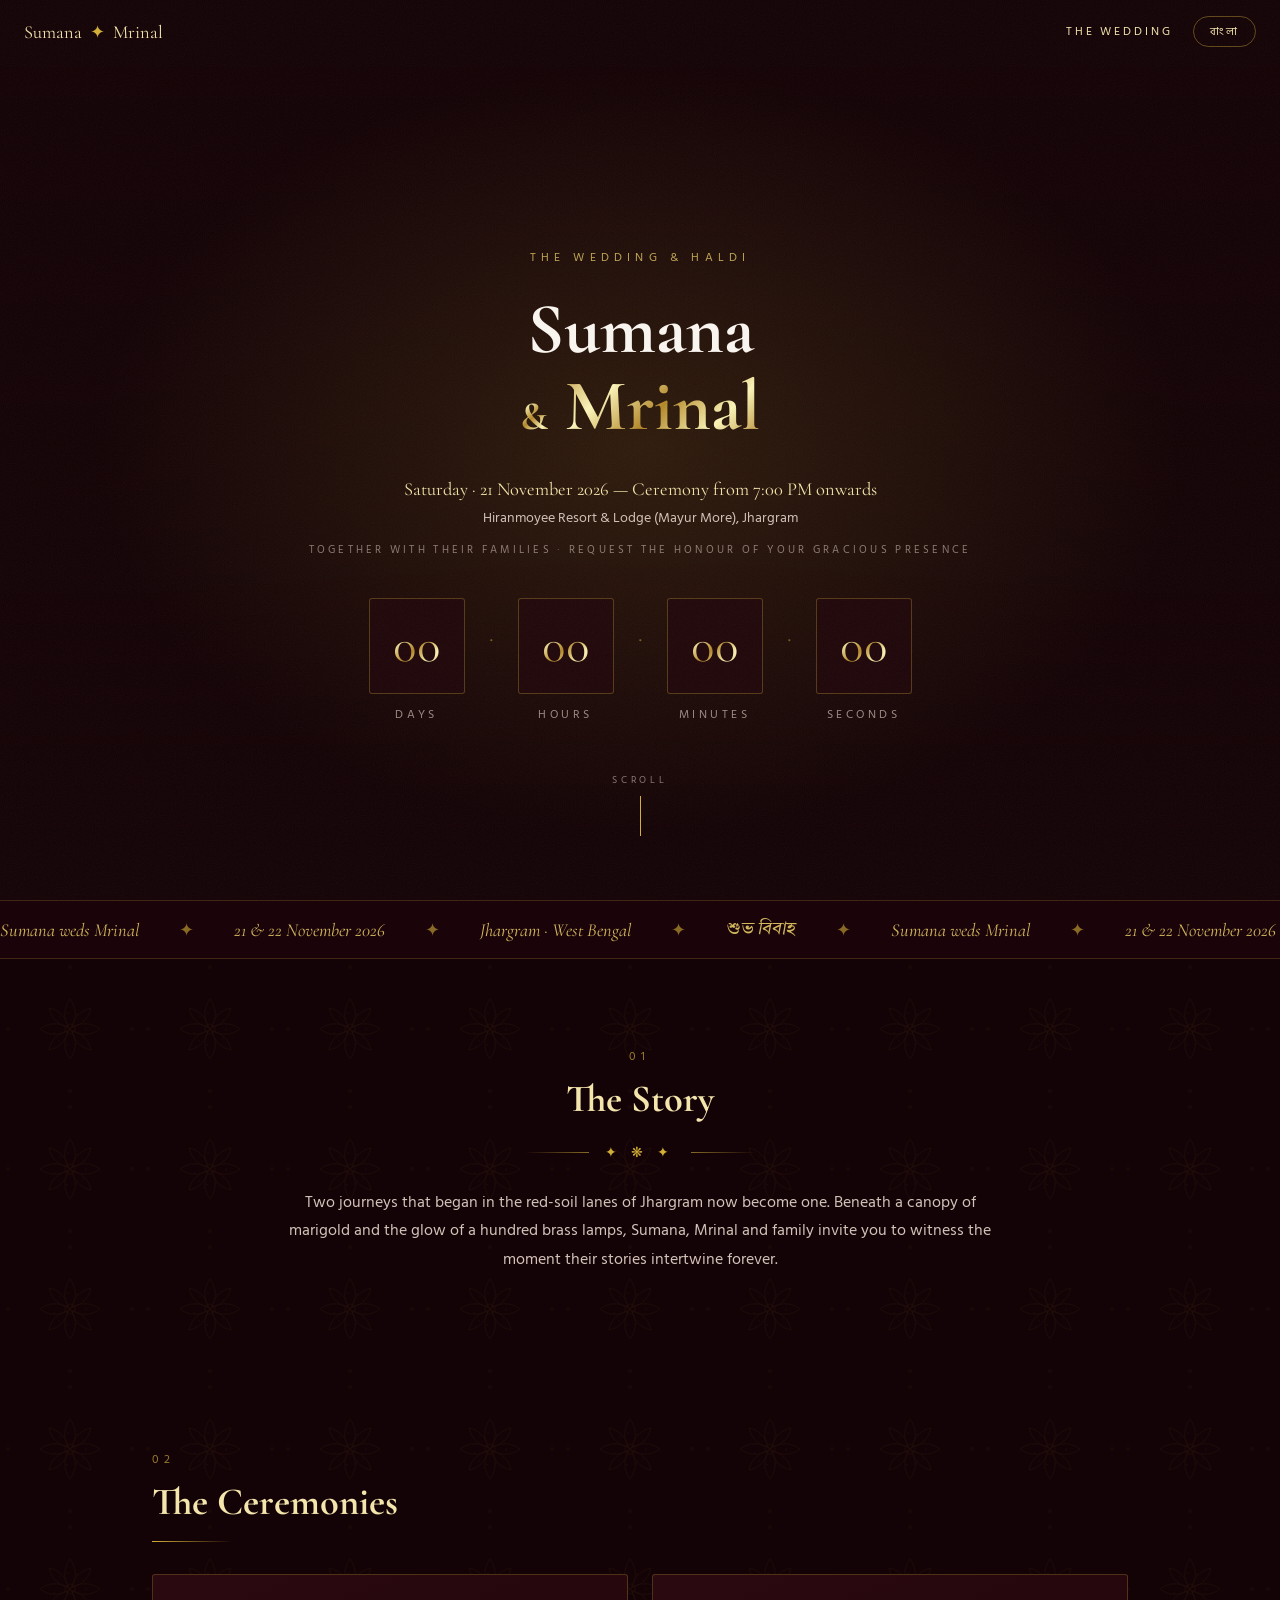
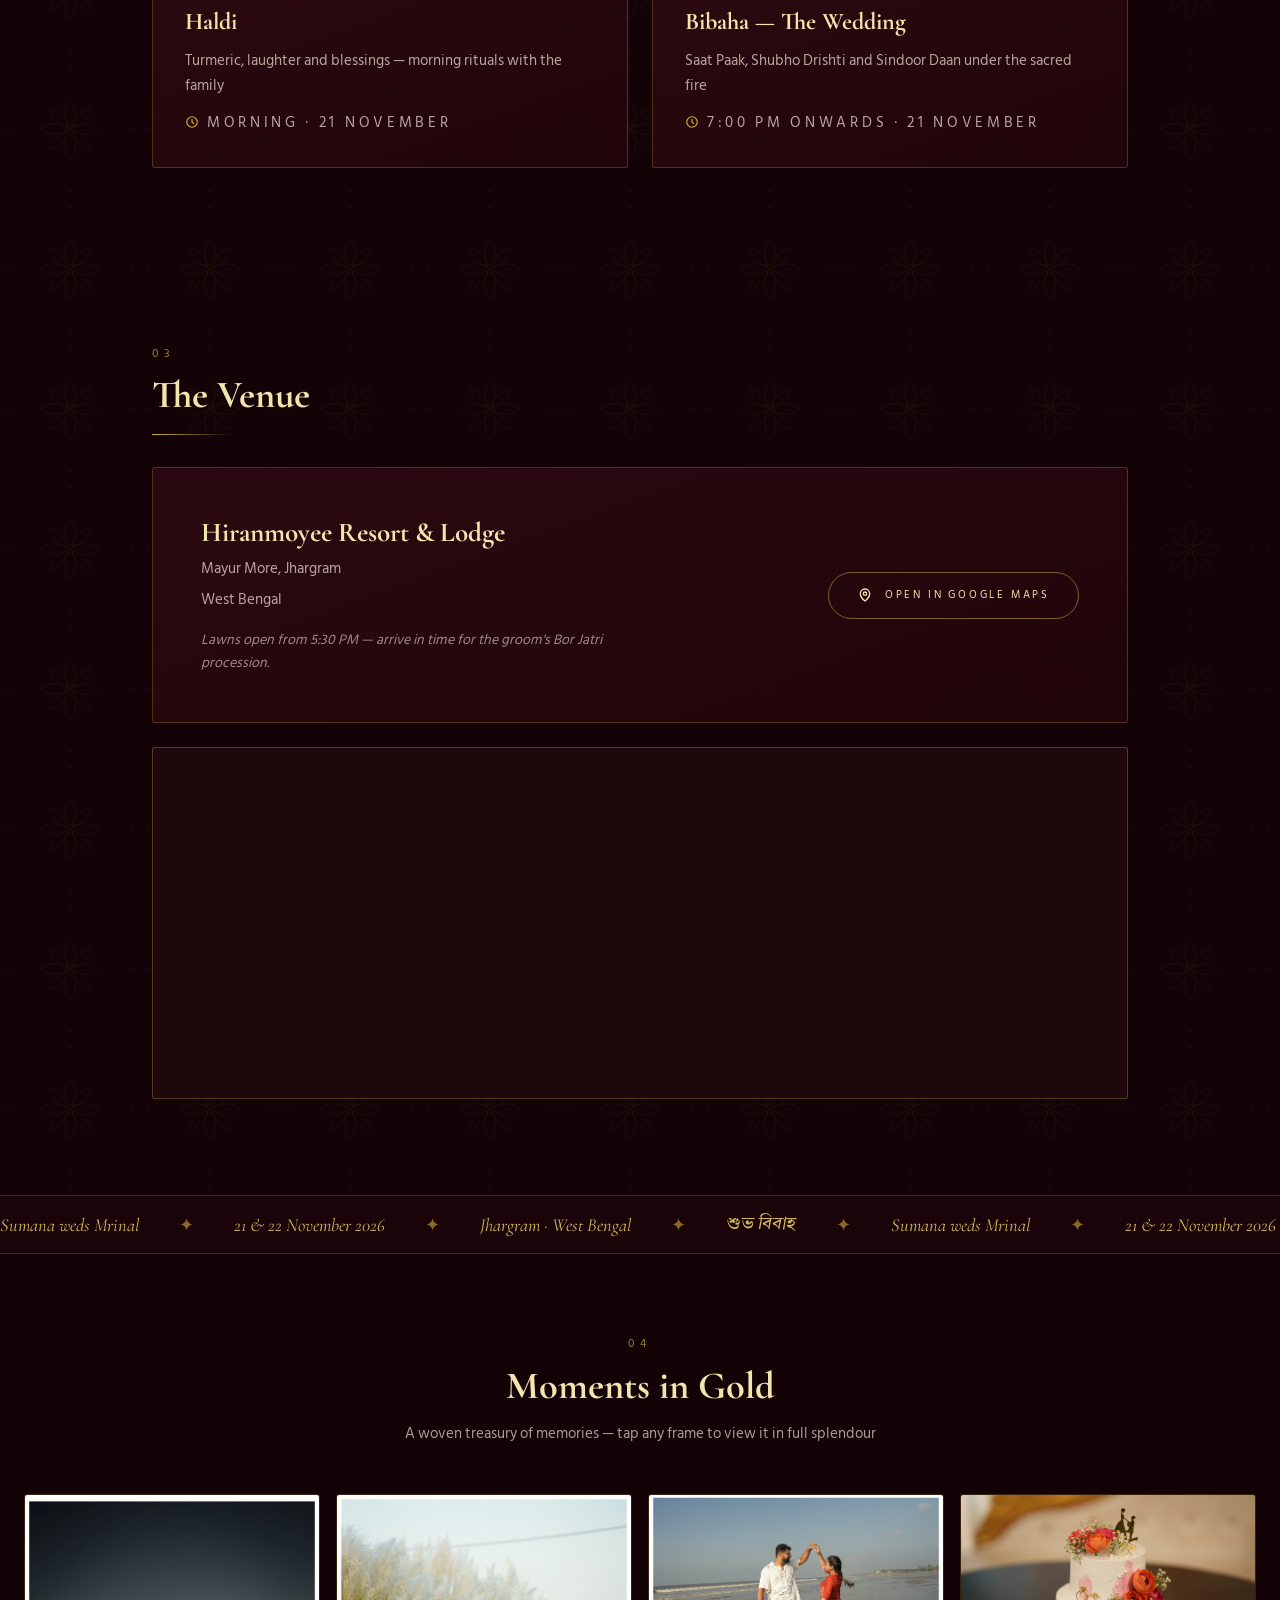
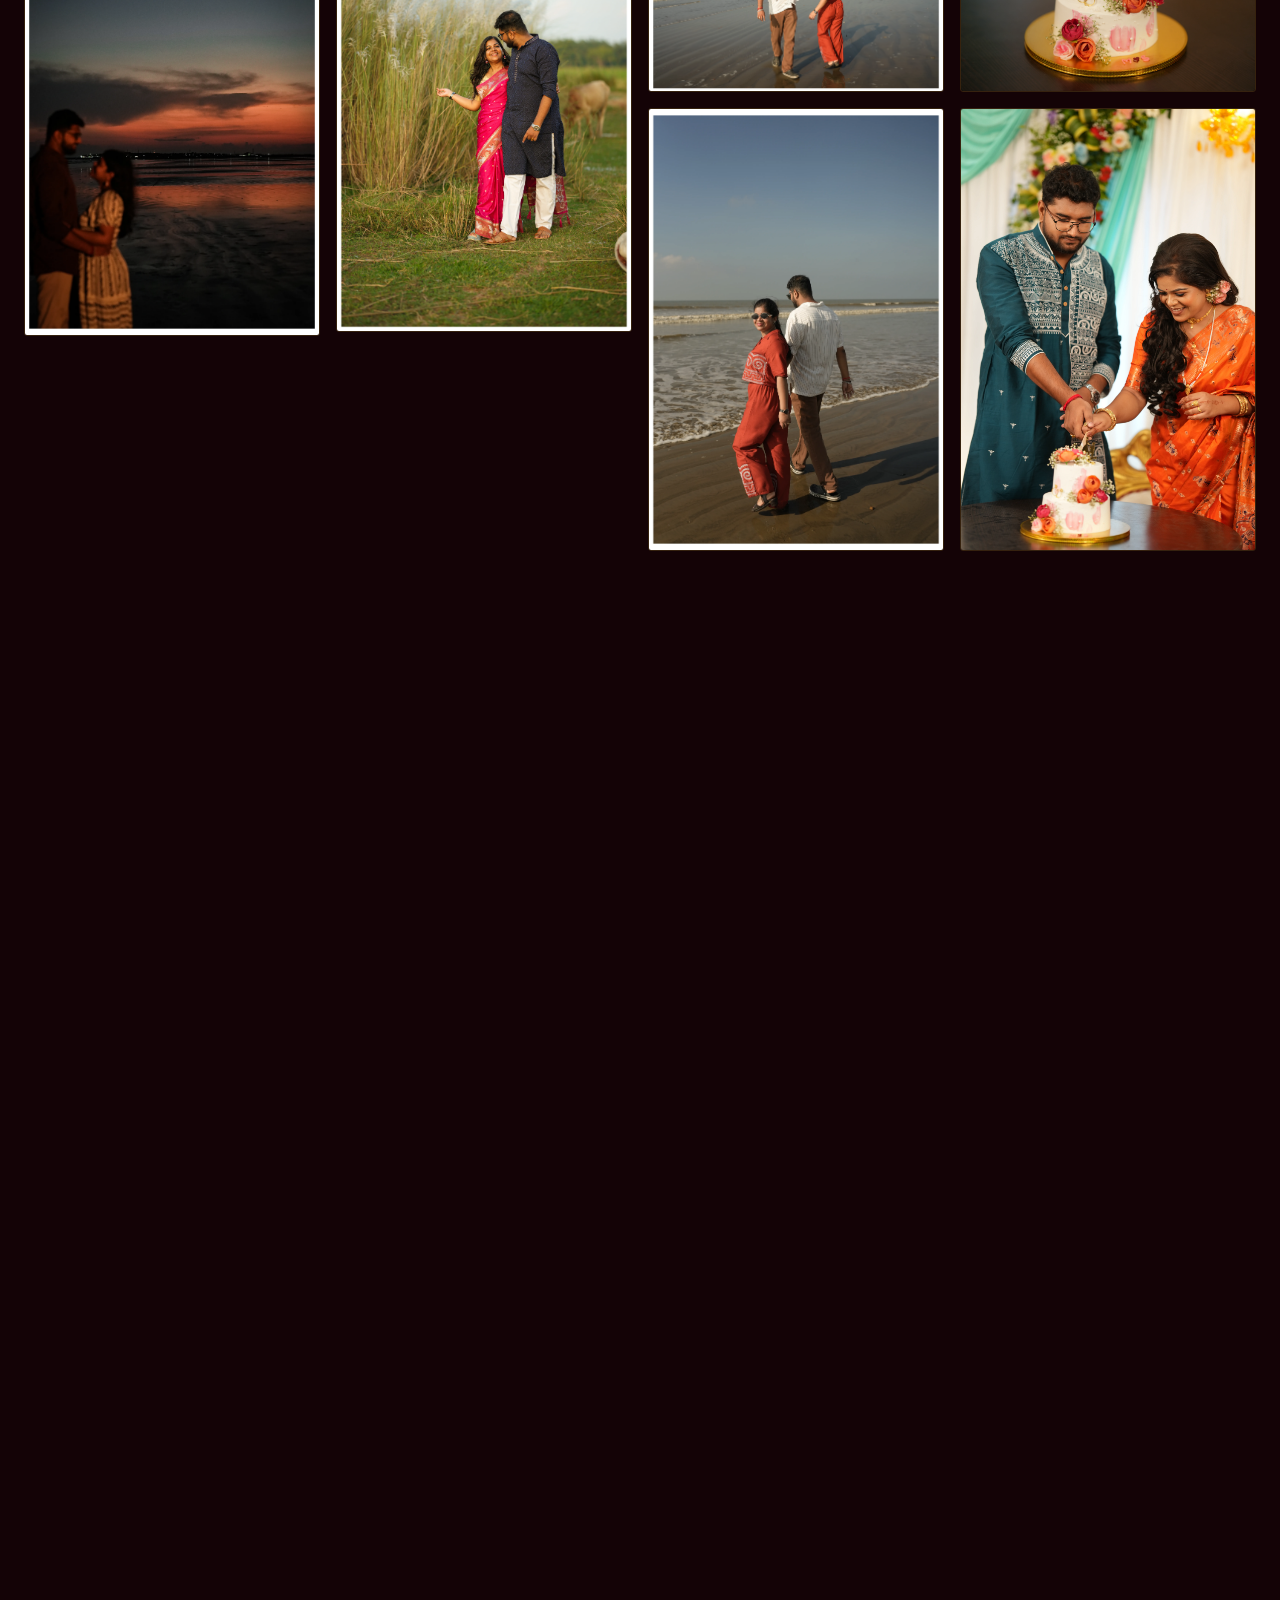
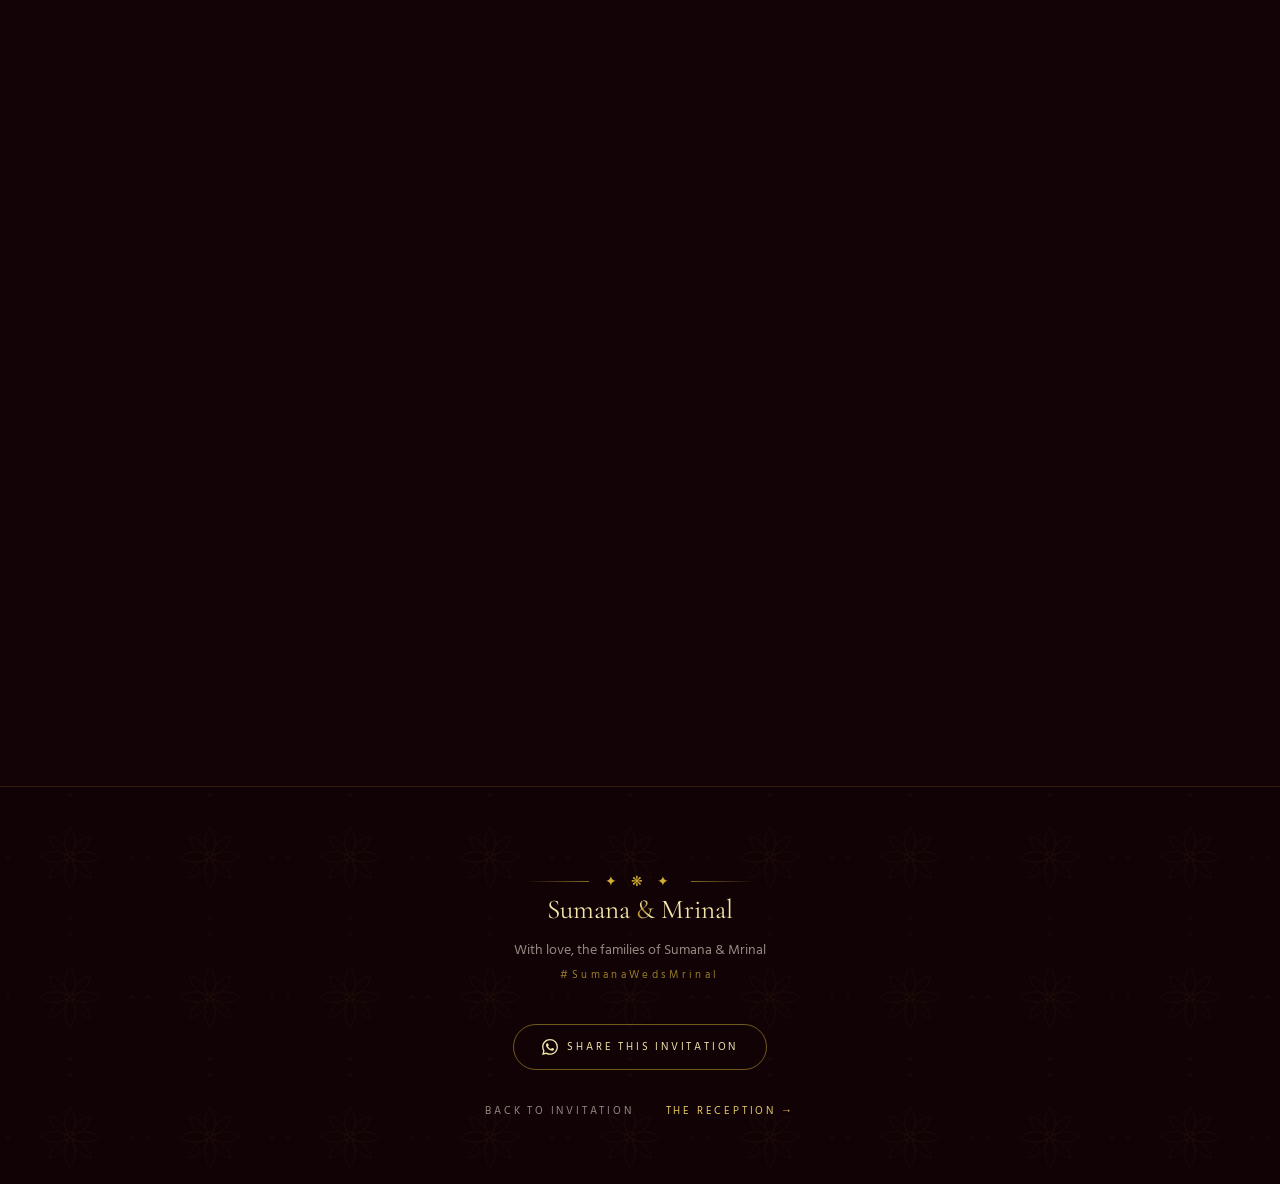
==== commit 70c90238: "Update index.html" ====
--- a/wedding/index.html
+++ b/wedding/index.html
@@ -163,27 +163,6 @@
       <p class="sub" data-i18n="common.gallerySub"></p>
     </div>
     <div class="gallery-grid" id="gallery-grid"></div>
-
-<br>
-
-<div class="video-container">
-  <iframe src="https://drive.google.com/file/d/1fiacImkxYAECoh6x5Z3HbD-Cb-uPMgAK/view?usp=drive_link"
-          allow="autoplay" allowfullscreen></iframe>
-</div>
-    
-<br>
-<div class="video-container">
-  <iframe src="https://drive.google.com/file/d/1fiacImkxYAECoh6x5Z3HbD-Cb-uPMgAK/view?usp=drive_link"
-          allow="autoplay" allowfullscreen></iframe>
-</div>
-    
-<br>
-<div class="video-container">
-  <iframe src="https://drive.google.com/file/d/1fiacImkxYAECoh6x5Z3HbD-Cb-uPMgAK/view?usp=drive_link"
-          allow="autoplay" allowfullscreen></iframe>
-</div>
-    
-<br>
     
   </section>
 
